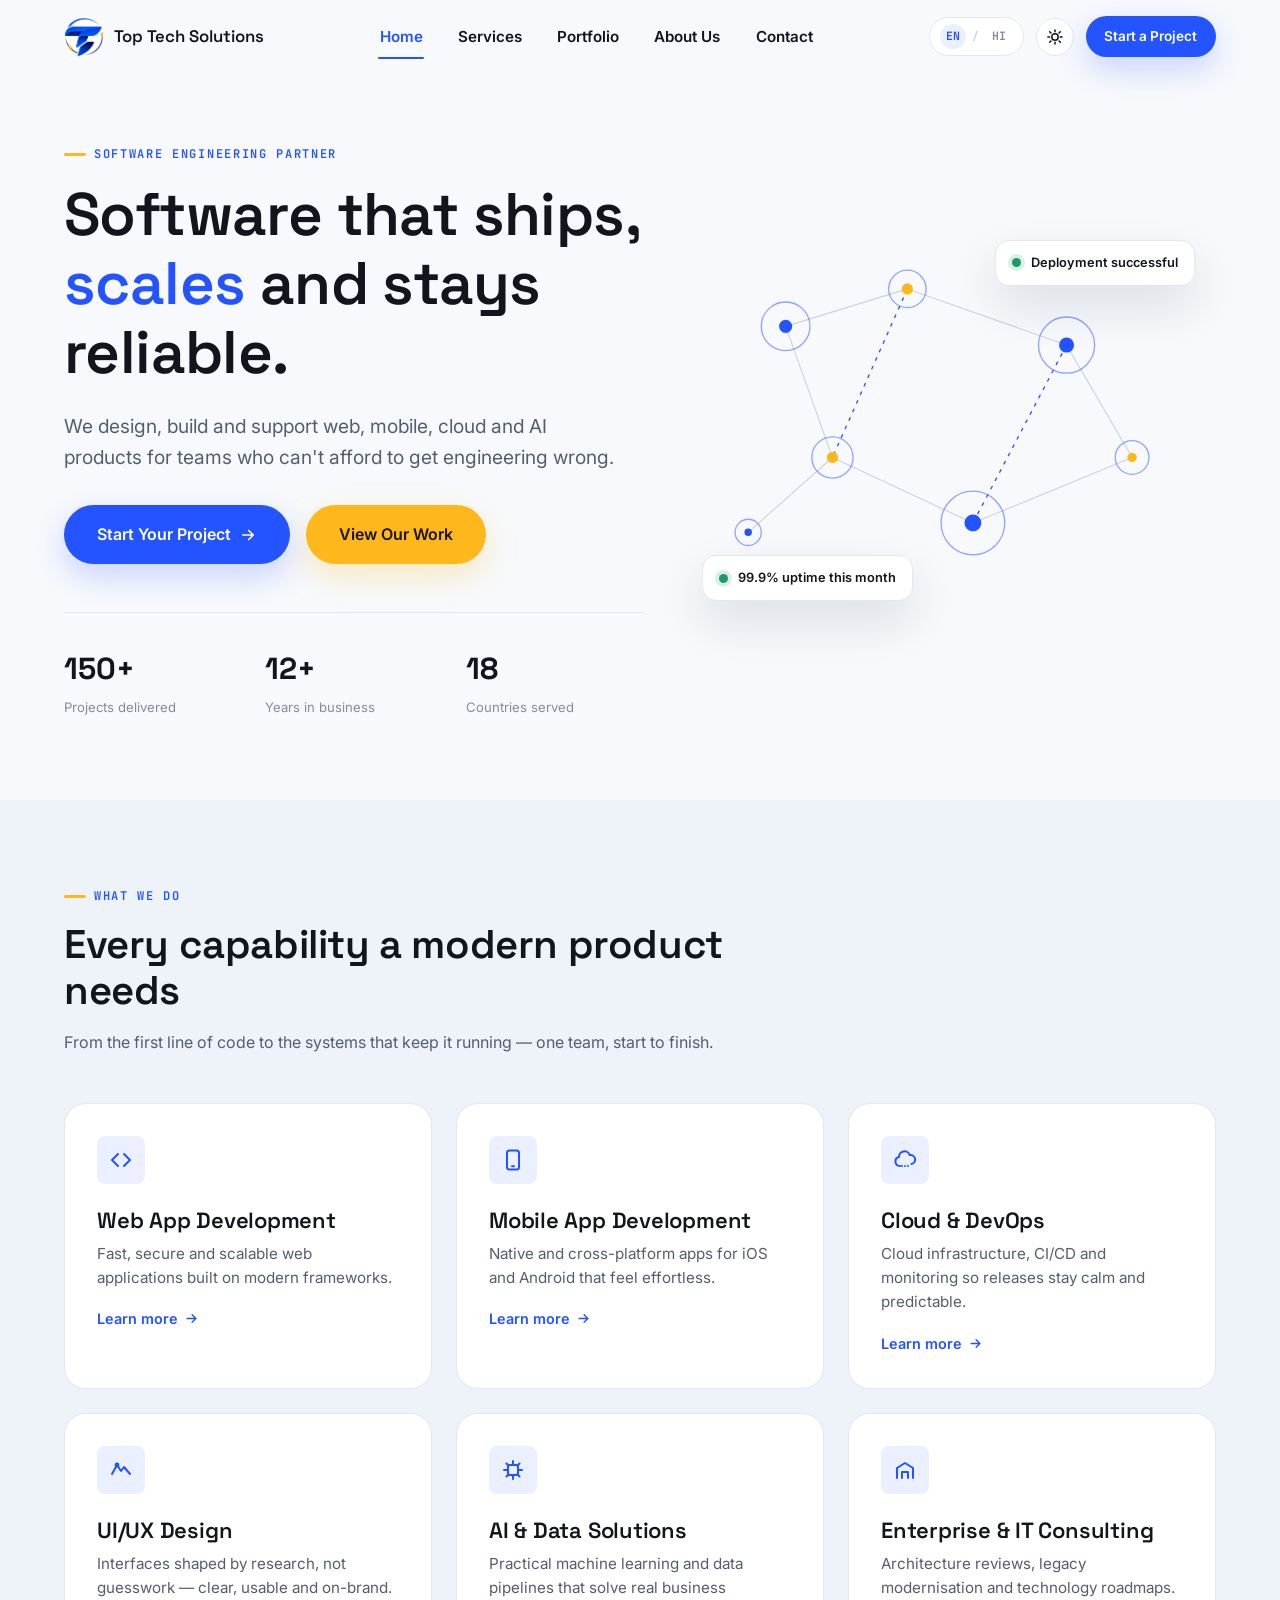
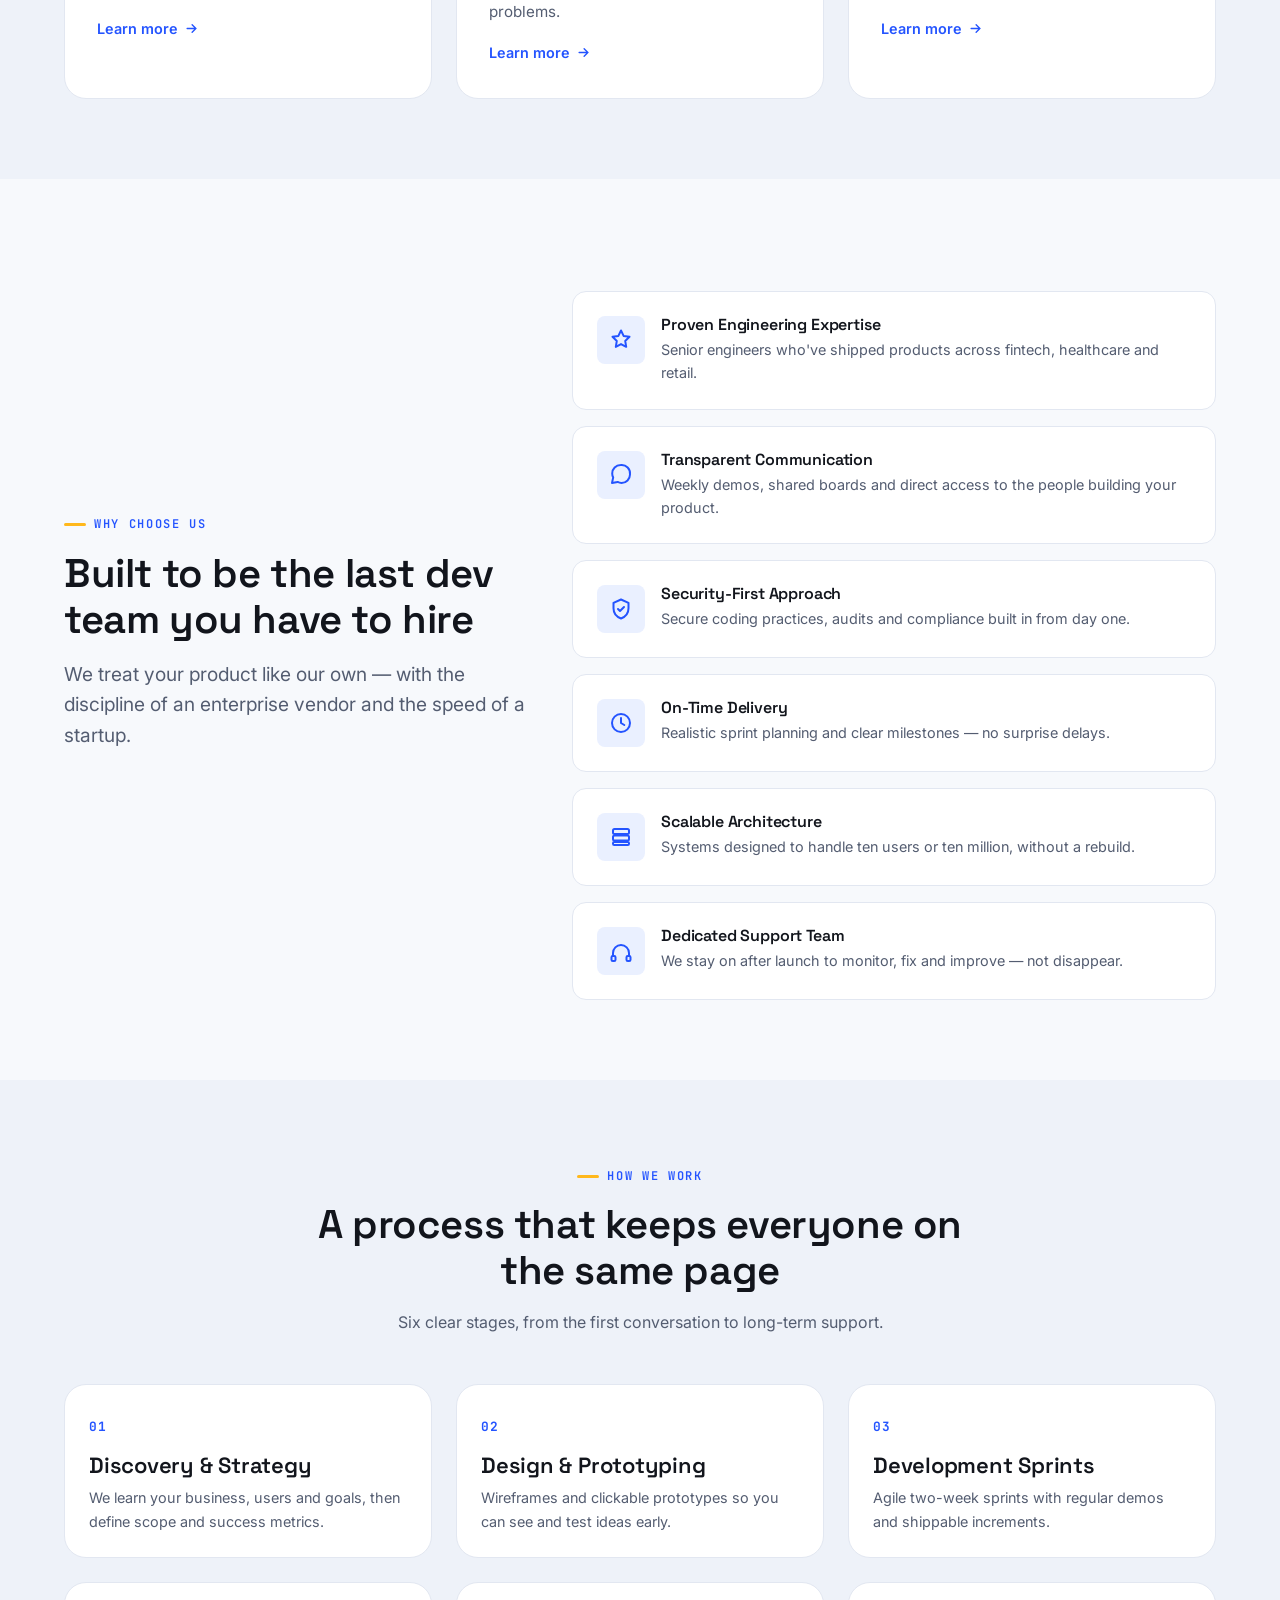
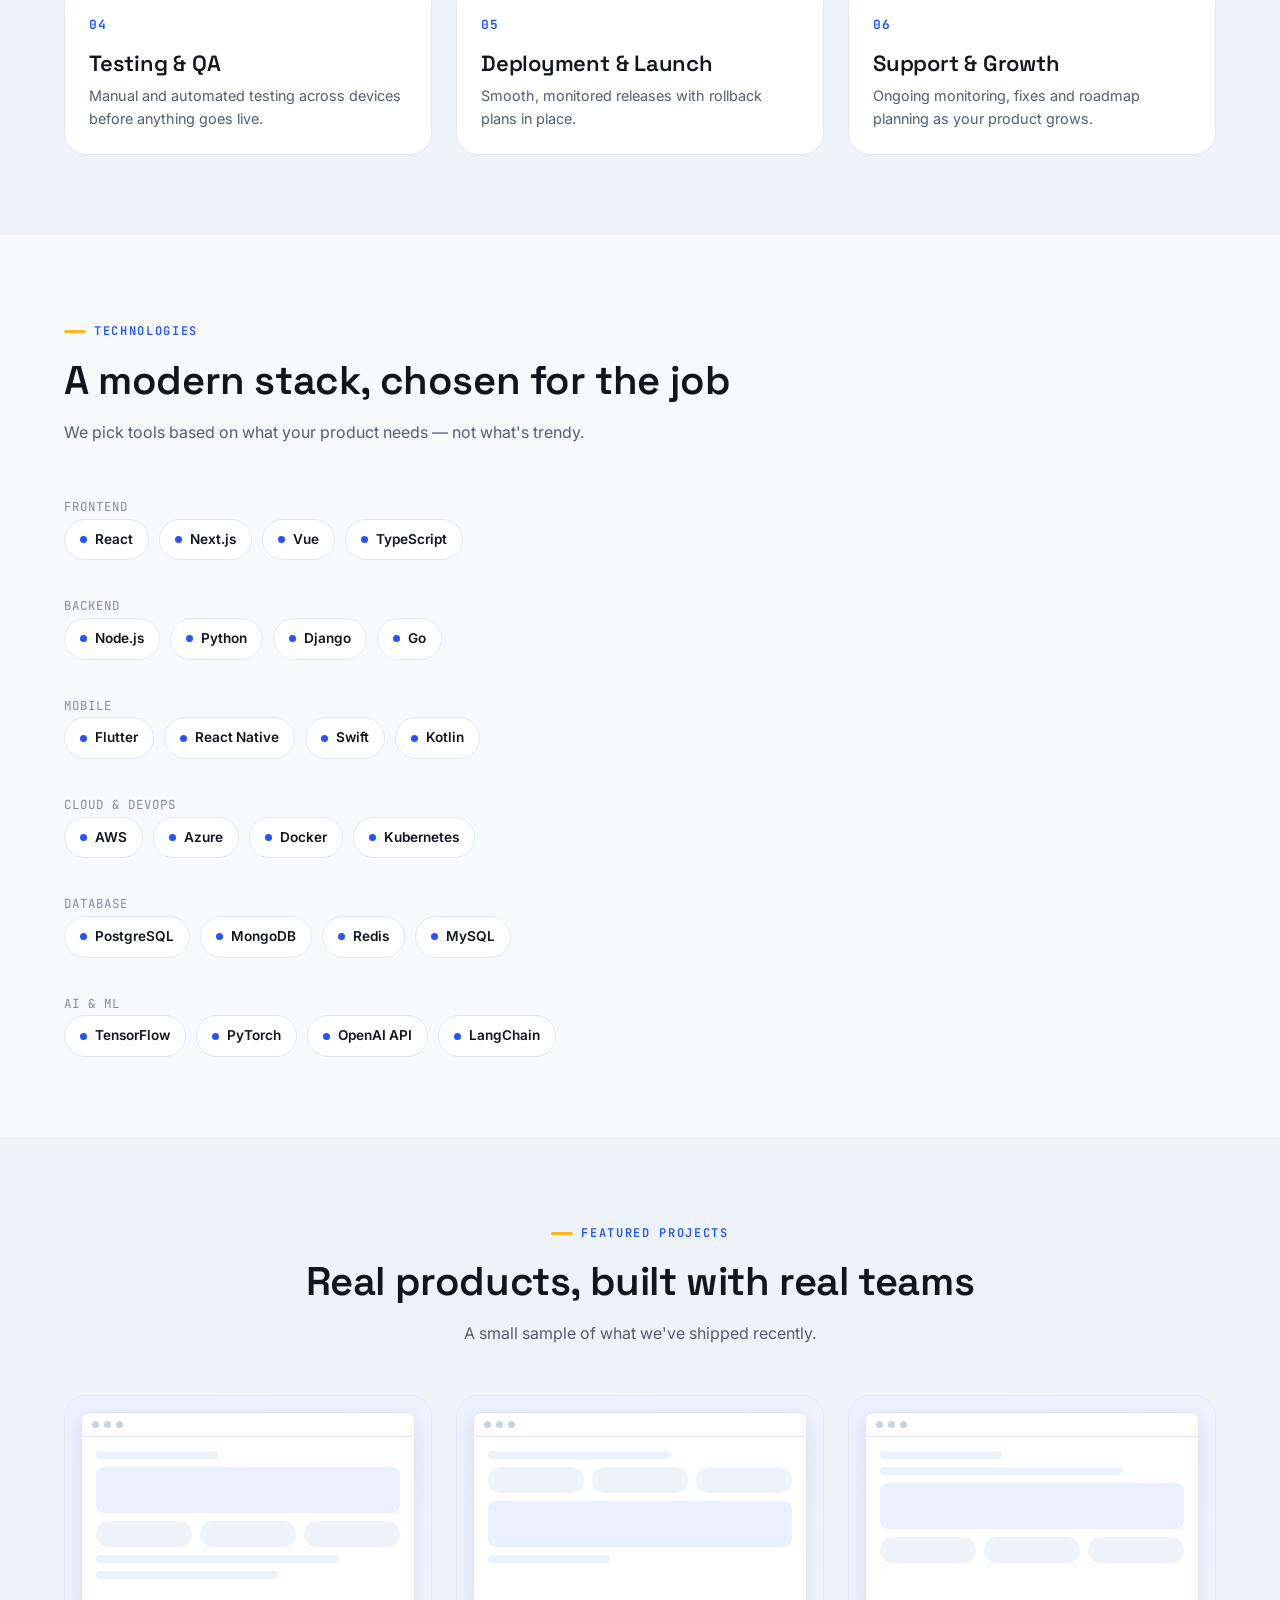
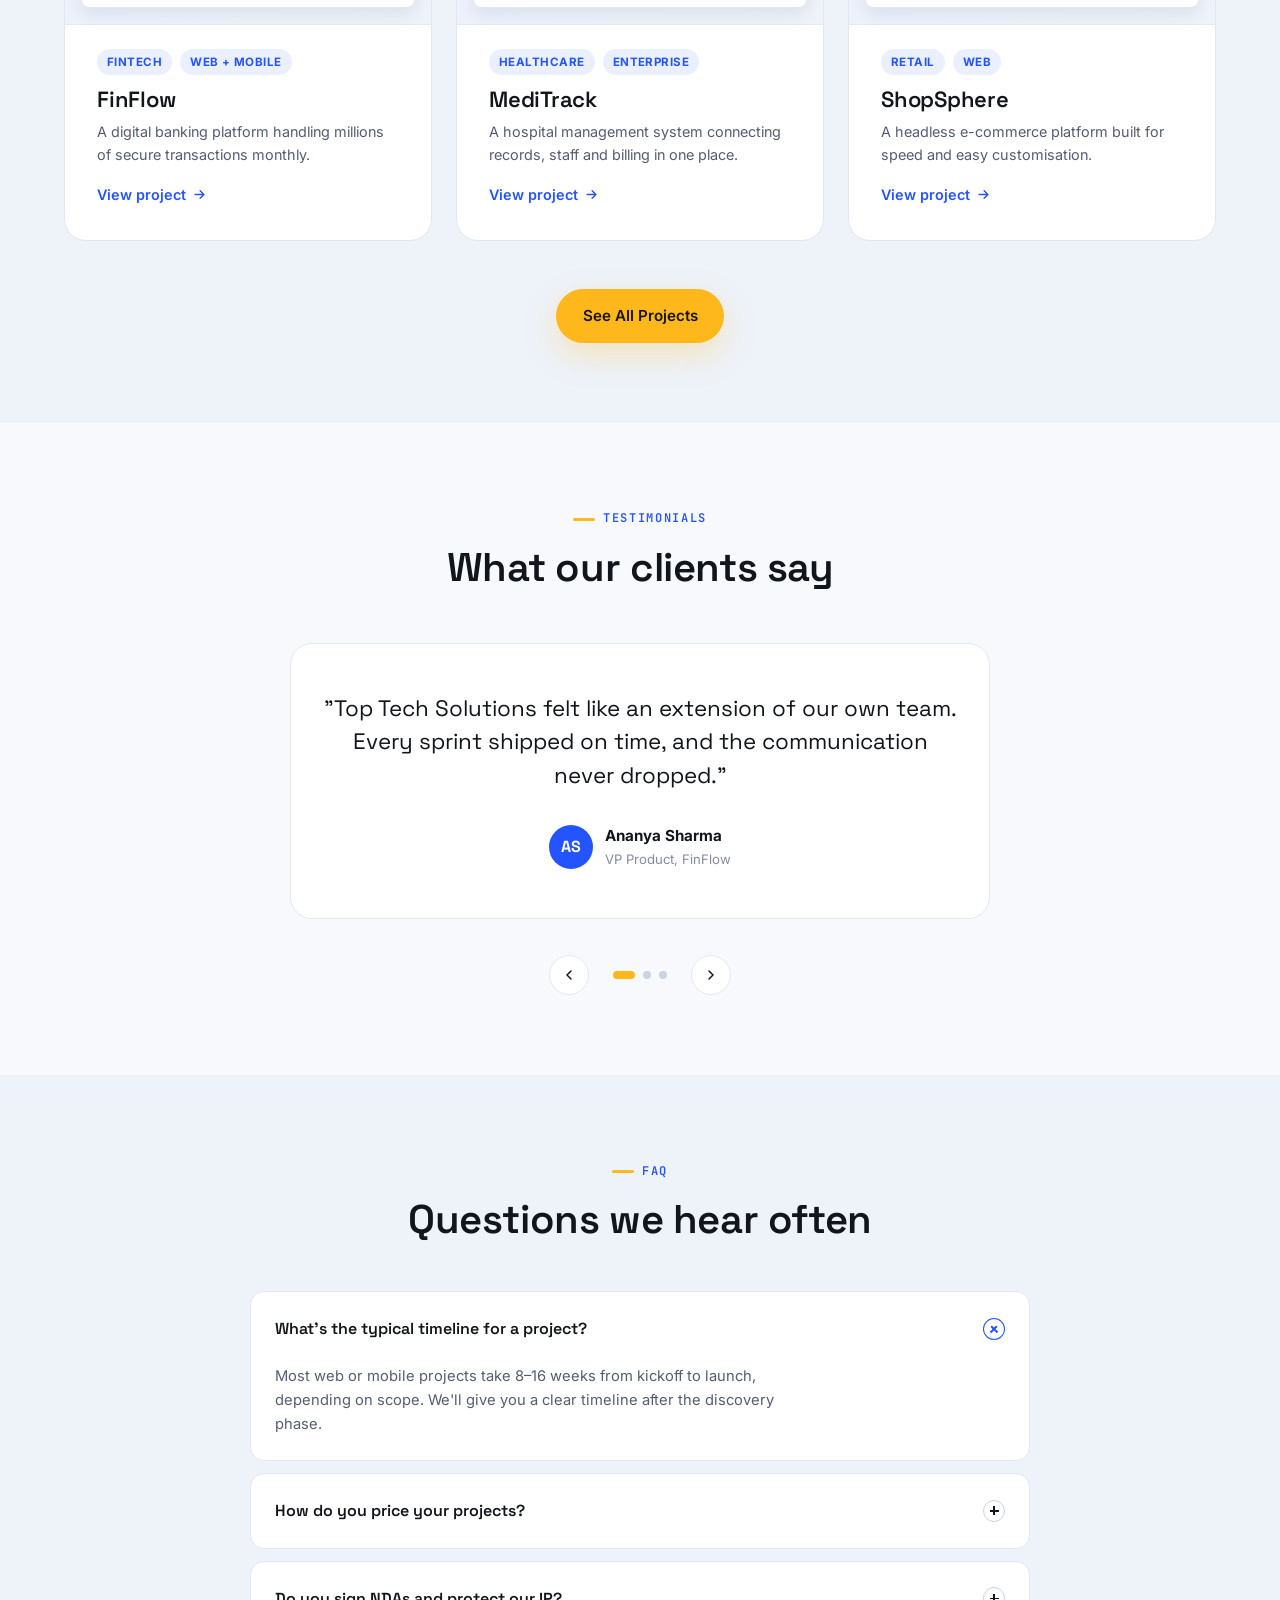
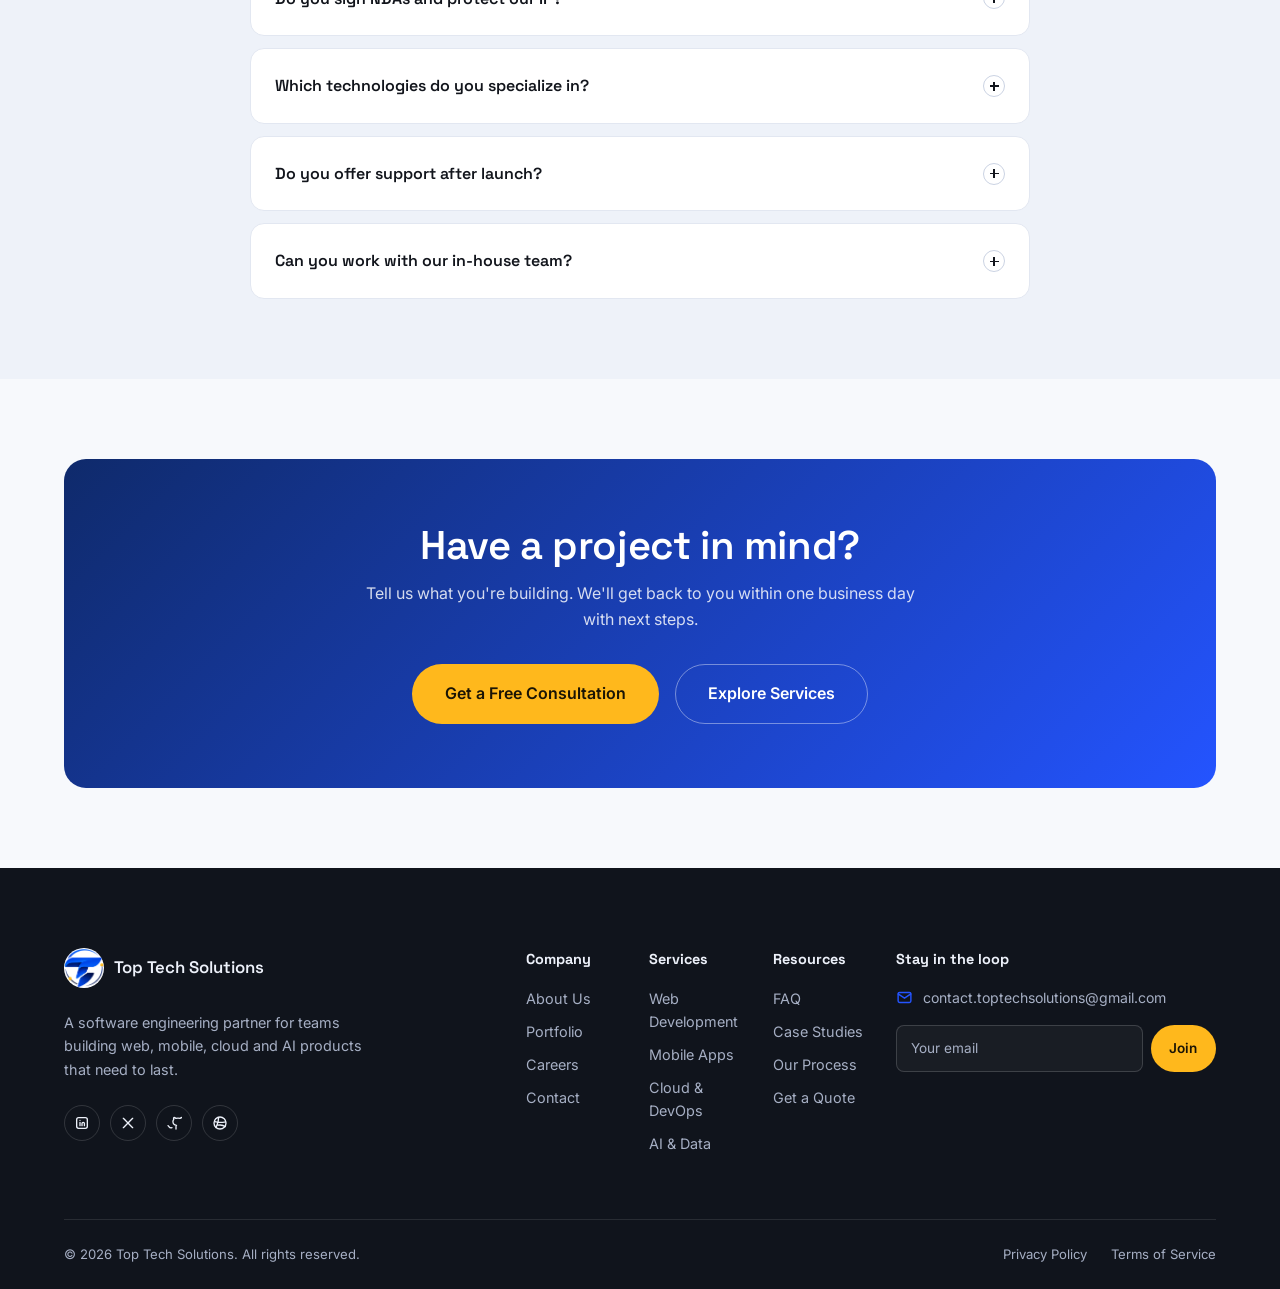
==== index.html @ b7e0d3ff "initial commit" ====
<!DOCTYPE html>
<html lang="en" data-theme="light">
<head>
<meta charset="UTF-8">
<script>(function(){try{if(localStorage.getItem('tts-theme')==='dark'){document.documentElement.setAttribute('data-theme','dark');}}catch(e){}})();</script>
<meta name="viewport" content="width=device-width, initial-scale=1.0">
<title>Top Tech Solutions — Software Engineering Partner</title>
<meta name="description" content="Top Tech Solutions builds web, mobile, cloud and AI products for growing businesses — from first sprint to long-term support.">
<link rel="icon" type="image/png" sizes="32x32" href="assets/img/favicon-32.png">
<link rel="icon" type="image/png" sizes="48x48" href="assets/img/favicon-48.png">
<link rel="apple-touch-icon" href="assets/img/apple-touch-icon.png">
<meta name="theme-color" content="#2454FF">
<link rel="preconnect" href="https://fonts.googleapis.com">
<link rel="preconnect" href="https://fonts.gstatic.com" crossorigin>
<link href="https://fonts.googleapis.com/css2?family=Space+Grotesk:wght@500;600;700&family=Inter:wght@400;500;600;700&family=JetBrains+Mono:wght@600;700&family=Noto+Sans+Devanagari:wght@400;500;600;700&display=swap" rel="stylesheet">
<link rel="stylesheet" href="assets/css/styles.css?v=3">
</head>
<body>
<a href="#main" class="skip-link" data-en="Skip to content" data-hi="सीधे कंटेंट पर जाएं">Skip to content</a>

<!-- ============ HEADER ============ -->
<header class="site-header" id="siteHeader">
  <div class="container header-inner">
    <div class="logo">
      <button type="button" class="logo-mark" id="logoZoom" aria-haspopup="dialog" aria-label="View the full logo" data-en-aria="View the full logo" data-hi-aria="पूरा लोगो देखें">
        <img src="assets/img/logo-emblem.png" alt="" width="40" height="40" decoding="async">
      </button>
      <a href="index.html" class="logo-text" data-en="Top Tech Solutions" data-hi="Top Tech Solutions">Top Tech Solutions</a>
    </div>

    <nav class="main-nav" id="mainNav" aria-label="Main">
      <ul class="nav-list">
        <li><a href="index.html" class="nav-link active" data-en="Home" data-hi="होम">Home</a></li>
        <li><a href="services.html" class="nav-link" data-en="Services" data-hi="सर्विसेज़">Services</a></li>
        <li><a href="portfolio.html" class="nav-link" data-en="Portfolio" data-hi="पोर्टफोलियो">Portfolio</a></li>
        <li><a href="about.html" class="nav-link" data-en="About Us" data-hi="हमारे बारे में">About Us</a></li>
        <li><a href="contact.html" class="nav-link" data-en="Contact" data-hi="संपर्क करें">Contact</a></li>
      </ul>
      <div class="nav-cta-mobile">
        <a href="contact.html" class="btn btn-primary btn-block" data-en="Start a Project" data-hi="प्रोजेक्ट शुरू करें">Start a Project</a>
      </div>
    </nav>

    <div class="header-actions">
      <button class="lang-toggle" id="langToggle" type="button" aria-label="Switch language / भाषा बदलें">
        <span class="lang-option lang-en active" data-lang="en">EN</span>
        <span class="lang-sep">/</span>
        <span class="lang-option lang-hi" data-lang="hi">HI</span>
      </button>
      <button class="theme-toggle" id="themeToggle" type="button" aria-label="Toggle dark mode" aria-pressed="false">
        <svg class="icon-sun" viewBox="0 0 24 24" fill="none" stroke="currentColor" stroke-width="2" stroke-linecap="round"><circle cx="12" cy="12" r="4.2"></circle><path d="M12 2.5v2.4M12 19v2.4M4.9 4.9l1.7 1.7M17.4 17.4l1.7 1.7M2.5 12h2.4M19 12h2.4M4.9 19l1.7-1.7M17.4 6.6l1.7-1.7"></path></svg>
        <svg class="icon-moon" viewBox="0 0 24 24" fill="none" stroke="currentColor" stroke-width="2" stroke-linecap="round" stroke-linejoin="round"><path d="M20 14.5A8.5 8.5 0 1 1 9.5 4a6.8 6.8 0 0 0 10.5 10.5z"></path></svg>
      </button>
      <a href="contact.html" class="btn btn-primary btn-sm header-cta" data-en="Start a Project" data-hi="प्रोजेक्ट शुरू करें">Start a Project</a>
      <button class="menu-toggle" id="menuToggle" type="button" aria-label="Open menu" aria-expanded="false">
        <span></span><span></span><span></span>
      </button>
    </div>
  </div>
</header>

<!-- ============ LOGO LIGHTBOX ============ -->
<div class="logo-modal" id="logoModal" role="dialog" aria-modal="true" aria-labelledby="logoModalTitle" hidden>
  <div class="logo-modal-inner">
    <h2 class="sr-only" id="logoModalTitle" data-en="Top Tech Solutions logo" data-hi="Top Tech Solutions लोगो">Top Tech Solutions logo</h2>
    <button type="button" class="logo-modal-close" id="logoModalClose" aria-label="Close" data-en-aria="Close" data-hi-aria="बंद करें">
      <svg viewBox="0 0 24 24" fill="none" stroke="currentColor" stroke-width="2" stroke-linecap="round"><path d="M6 6l12 12M18 6L6 18"></path></svg>
    </button>
    <img src="assets/img/logo-master-yellow.png" alt="Top Tech Solutions full logo" width="1254" height="1254" decoding="async">
  </div>
</div>

<main id="main">
  <!-- ============ HERO ============ -->
  <section class="hero">
    <div class="container hero-grid">
      <div class="hero-copy">
        <span class="eyebrow" data-en="Software Engineering Partner" data-hi="आपकी सॉफ्टवेयर टीम">Software Engineering Partner</span>
        <h1>
          <span data-en="Software that ships," data-hi="सॉफ्टवेयर जो समय पर बने,">Software that ships,</span>
          <span class="text-accent" data-en="scales" data-hi="बढ़े">scales</span>
          <span data-en="and stays reliable." data-hi="और भरोसेमंद रहे।">and stays reliable.</span>
        </h1>
        <p class="lead" data-en="We design, build and support web, mobile, cloud and AI products for teams who can't afford to get engineering wrong." data-hi="हम वेब, मोबाइल, क्लाउड और AI प्रोडक्ट डिज़ाइन करते हैं, बनाते हैं और उन्हें आगे भी संभालते हैं — उन टीमों के लिए जिन्हें अपने प्रोडक्ट में कोई कमी नहीं चाहिए।">We design, build and support web, mobile, cloud and AI products for teams who can't afford to get engineering wrong.</p>
        <div class="hero-actions">
          <a href="contact.html" class="btn btn-primary btn-lg" data-en="Start Your Project" data-hi="प्रोजेक्ट शुरू करें">
            Start Your Project
            <svg viewBox="0 0 24 24" fill="none" stroke="currentColor" stroke-width="2.2" stroke-linecap="round" stroke-linejoin="round"><path d="M5 12h14M13 6l6 6-6 6"></path></svg>
          </a>
          <a href="portfolio.html" class="btn btn-accent btn-lg" data-en="View Our Work" data-hi="हमारा काम देखें">View Our Work</a>
        </div>
        <div class="hero-stats">
          <div class="hero-stat">
            <span class="num">150+</span>
            <span class="label" data-en="Projects delivered" data-hi="पूरे किए प्रोजेक्ट">Projects delivered</span>
          </div>
          <div class="hero-stat">
            <span class="num">12+</span>
            <span class="label" data-en="Years in business" data-hi="साल का अनुभव">Years in business</span>
          </div>
          <div class="hero-stat">
            <span class="num">18</span>
            <span class="label" data-en="Countries served" data-hi="देशों में सेवा">Countries served</span>
          </div>
        </div>
      </div>

      <div class="hero-visual" aria-hidden="true">
        <svg viewBox="0 0 560 460" xmlns="http://www.w3.org/2000/svg">
          <line class="node-line" x1="100" y1="120" x2="230" y2="80"></line>
          <line class="node-line" x1="230" y1="80" x2="400" y2="140"></line>
          <line class="node-line" x1="100" y1="120" x2="150" y2="260"></line>
          <line class="node-line-accent" x1="230" y1="80" x2="150" y2="260"></line>
          <line class="node-line" x1="150" y1="260" x2="300" y2="330"></line>
          <line class="node-line-accent" x1="400" y1="140" x2="300" y2="330"></line>
          <line class="node-line" x1="400" y1="140" x2="470" y2="260"></line>
          <line class="node-line" x1="300" y1="330" x2="470" y2="260"></line>
          <line class="node-line" x1="150" y1="260" x2="60" y2="340"></line>

          <circle class="node-outline" cx="100" cy="120" r="26"></circle>
          <circle class="node node-pulse" cx="100" cy="120" r="7"></circle>

          <circle class="node-outline" cx="230" cy="80" r="20"></circle>
          <circle class="node node-pulse d2" cx="230" cy="80" r="6"></circle>

          <circle class="node-outline" cx="400" cy="140" r="30"></circle>
          <circle class="node node-pulse d3" cx="400" cy="140" r="8"></circle>

          <circle class="node-outline" cx="150" cy="260" r="22"></circle>
          <circle class="node node-pulse d4" cx="150" cy="260" r="6"></circle>

          <circle class="node-outline" cx="300" cy="330" r="34"></circle>
          <circle class="node node-pulse" cx="300" cy="330" r="9"></circle>

          <circle class="node-outline" cx="470" cy="260" r="18"></circle>
          <circle class="node node-pulse d2" cx="470" cy="260" r="5"></circle>

          <circle class="node-outline" cx="60" cy="340" r="14"></circle>
          <circle class="node node-pulse d3" cx="60" cy="340" r="4"></circle>
        </svg>
        <div class="hero-card-float hero-card-1">
          <span class="dot"></span>
          <span data-en="Deployment successful" data-hi="डिप्लॉय हो गया">Deployment successful</span>
        </div>
        <div class="hero-card-float hero-card-2">
          <span class="dot"></span>
          <span data-en="99.9% uptime this month" data-hi="इस महीने 99.9% अपटाइम">99.9% uptime this month</span>
        </div>
      </div>
    </div>
  </section>

  <!-- ============ SERVICES OVERVIEW ============ -->
  <section class="section section-alt" id="services">
    <div class="container">
      <div class="section-head reveal">
        <span class="eyebrow" data-en="What We Do" data-hi="हम क्या करते हैं">What We Do</span>
        <h2 data-en="Every capability a modern product needs" data-hi="एक अच्छे प्रोडक्ट के लिए जो भी चाहिए, वो सब यहां है">Every capability a modern product needs</h2>
        <p data-en="From the first line of code to the systems that keep it running — one team, start to finish." data-hi="पहली लाइन कोड से लेकर उसे लगातार चलाए रखने तक — एक ही टीम, शुरू से आखिर तक।">From the first line of code to the systems that keep it running — one team, start to finish.</p>
      </div>

      <div class="grid grid-3">
        <div class="card service-card reveal">
          <div class="icon-tile">
            <svg viewBox="0 0 24 24" fill="none" stroke="currentColor" stroke-width="2" stroke-linecap="round" stroke-linejoin="round"><path d="M9 18l-6-6 6-6M15 6l6 6-6 6"></path></svg>
          </div>
          <h3 data-en="Web App Development" data-hi="वेब ऐप डेवलपमेंट">Web App Development</h3>
          <p data-en="Fast, secure and scalable web applications built on modern frameworks." data-hi="तेज़, सुरक्षित और बड़े पैमाने पर काम करने लायक वेब ऐप, मॉडर्न फ्रेमवर्क पर बने।">Fast, secure and scalable web applications built on modern frameworks.</p>
          <a href="services.html#web" class="card-link" data-en="Learn more" data-hi="और जानें">Learn more
            <svg viewBox="0 0 24 24" fill="none" stroke="currentColor" stroke-width="2.2" stroke-linecap="round"><path d="M5 12h14M13 6l6 6-6 6"></path></svg>
          </a>
        </div>

        <div class="card service-card reveal">
          <div class="icon-tile">
            <svg viewBox="0 0 24 24" fill="none" stroke="currentColor" stroke-width="2" stroke-linecap="round" stroke-linejoin="round"><rect x="6" y="2.5" width="12" height="19" rx="2.5"></rect><path d="M11 18.2h2"></path></svg>
          </div>
          <h3 data-en="Mobile App Development" data-hi="मोबाइल ऐप डेवलपमेंट">Mobile App Development</h3>
          <p data-en="Native and cross-platform apps for iOS and Android that feel effortless." data-hi="iOS और Android के लिए नेटिव और क्रॉस-प्लेटफॉर्म ऐप, इस्तेमाल में आसान।">Native and cross-platform apps for iOS and Android that feel effortless.</p>
          <a href="services.html#mobile" class="card-link" data-en="Learn more" data-hi="और जानें">Learn more
            <svg viewBox="0 0 24 24" fill="none" stroke="currentColor" stroke-width="2.2" stroke-linecap="round"><path d="M5 12h14M13 6l6 6-6 6"></path></svg>
          </a>
        </div>

        <div class="card service-card reveal">
          <div class="icon-tile">
            <svg viewBox="0 0 24 24" fill="none" stroke="currentColor" stroke-width="2" stroke-linecap="round" stroke-linejoin="round"><path d="M7 18a4.5 4.5 0 0 1-1-8.9 5.5 5.5 0 0 1 10.7-2 4.5 4.5 0 0 1 1.8 8.9"></path><path d="M9 18v0M15 18v0M12 18v0"></path></svg>
          </div>
          <h3 data-en="Cloud &amp; DevOps" data-hi="क्लाउड और डेवऑप्स">Cloud &amp; DevOps</h3>
          <p data-en="Cloud infrastructure, CI/CD and monitoring so releases stay calm and predictable." data-hi="क्लाउड इंफ्रास्ट्रक्चर, CI/CD और मॉनिटरिंग, ताकि हर रिलीज़ आराम से हो।">Cloud infrastructure, CI/CD and monitoring so releases stay calm and predictable.</p>
          <a href="services.html#cloud" class="card-link" data-en="Learn more" data-hi="और जानें">Learn more
            <svg viewBox="0 0 24 24" fill="none" stroke="currentColor" stroke-width="2.2" stroke-linecap="round"><path d="M5 12h14M13 6l6 6-6 6"></path></svg>
          </a>
        </div>

        <div class="card service-card reveal">
          <div class="icon-tile">
            <svg viewBox="0 0 24 24" fill="none" stroke="currentColor" stroke-width="2" stroke-linecap="round" stroke-linejoin="round"><path d="M3 16l5-9 4 6 3-4 6 7"></path><circle cx="8" cy="7" r="1.4"></circle></svg>
          </div>
          <h3 data-en="UI/UX Design" data-hi="UI/UX डिज़ाइन">UI/UX Design</h3>
          <p data-en="Interfaces shaped by research, not guesswork — clear, usable and on-brand." data-hi="रिसर्च के आधार पर बना डिज़ाइन — साफ, आसान और आपके ब्रांड जैसा।">Interfaces shaped by research, not guesswork — clear, usable and on-brand.</p>
          <a href="services.html#design" class="card-link" data-en="Learn more" data-hi="और जानें">Learn more
            <svg viewBox="0 0 24 24" fill="none" stroke="currentColor" stroke-width="2.2" stroke-linecap="round"><path d="M5 12h14M13 6l6 6-6 6"></path></svg>
          </a>
        </div>

        <div class="card service-card reveal">
          <div class="icon-tile">
            <svg viewBox="0 0 24 24" fill="none" stroke="currentColor" stroke-width="2" stroke-linecap="round" stroke-linejoin="round"><rect x="7" y="7" width="10" height="10" rx="2"></rect><path d="M12 3v3M12 18v3M3 12h3M18 12h3M5.5 5.5l2 2M16.5 16.5l2 2M5.5 18.5l2-2M16.5 7.5l2-2"></path></svg>
          </div>
          <h3 data-en="AI &amp; Data Solutions" data-hi="AI और डेटा सॉल्यूशंस">AI &amp; Data Solutions</h3>
          <p data-en="Practical machine learning and data pipelines that solve real business problems." data-hi="असली बिज़नेस समस्याओं के लिए काम की मशीन लर्निंग और डेटा पाइपलाइन।">Practical machine learning and data pipelines that solve real business problems.</p>
          <a href="services.html#ai" class="card-link" data-en="Learn more" data-hi="और जानें">Learn more
            <svg viewBox="0 0 24 24" fill="none" stroke="currentColor" stroke-width="2.2" stroke-linecap="round"><path d="M5 12h14M13 6l6 6-6 6"></path></svg>
          </a>
        </div>

        <div class="card service-card reveal">
          <div class="icon-tile">
            <svg viewBox="0 0 24 24" fill="none" stroke="currentColor" stroke-width="2" stroke-linecap="round" stroke-linejoin="round"><path d="M4 20V10l8-5 8 5v10"></path><path d="M9 20v-6h6v6"></path></svg>
          </div>
          <h3 data-en="Enterprise &amp; IT Consulting" data-hi="एंटरप्राइज़ और IT कंसल्टिंग">Enterprise &amp; IT Consulting</h3>
          <p data-en="Architecture reviews, legacy modernisation and technology roadmaps." data-hi="आर्किटेक्चर रिव्यू, पुराने सिस्टम को अपडेट करना और टेक्नोलॉजी रोडमैप।">Architecture reviews, legacy modernisation and technology roadmaps.</p>
          <a href="services.html#consulting" class="card-link" data-en="Learn more" data-hi="और जानें">Learn more
            <svg viewBox="0 0 24 24" fill="none" stroke="currentColor" stroke-width="2.2" stroke-linecap="round"><path d="M5 12h14M13 6l6 6-6 6"></path></svg>
          </a>
        </div>
      </div>
    </div>
  </section>

  <!-- ============ WHY CHOOSE US ============ -->
  <section class="section" id="why-us">
    <div class="container why-grid">
      <div class="reveal">
        <span class="eyebrow" data-en="Why Choose Us" data-hi="हमें क्यों चुनें">Why Choose Us</span>
        <h2 data-en="Built to be the last dev team you have to hire" data-hi="ऐसी टीम जिसे बार-बार बदलना न पड़े">Built to be the last dev team you have to hire</h2>
        <p class="lead" style="margin-top:16px" data-en="We treat your product like our own — with the discipline of an enterprise vendor and the speed of a startup." data-hi="हम आपके प्रोडक्ट को अपना समझकर काम करते हैं — एक बड़ी कंपनी जितनी सावधानी और स्टार्टअप जितनी रफ्तार के साथ।">We treat your product like our own — with the discipline of an enterprise vendor and the speed of a startup.</p>
      </div>

      <div class="why-list">
        <div class="why-item reveal">
          <div class="icon-tile"><svg viewBox="0 0 24 24" fill="none" stroke="currentColor" stroke-width="2" stroke-linecap="round" stroke-linejoin="round"><path d="M12 2.5l2.6 5.4 5.9.85-4.3 4.2 1 5.9-5.2-2.8-5.2 2.8 1-5.9-4.3-4.2 5.9-.85z"></path></svg></div>
          <div>
            <h3 data-en="Proven Engineering Expertise" data-hi="अनुभवी इंजीनियरिंग टीम">Proven Engineering Expertise</h3>
            <p data-en="Senior engineers who've shipped products across fintech, healthcare and retail." data-hi="सीनियर इंजीनियर, जिन्होंने फिनटेक, हेल्थकेयर और रिटेल में प्रोडक्ट बनाए हैं।">Senior engineers who've shipped products across fintech, healthcare and retail.</p>
          </div>
        </div>
        <div class="why-item reveal">
          <div class="icon-tile"><svg viewBox="0 0 24 24" fill="none" stroke="currentColor" stroke-width="2" stroke-linecap="round" stroke-linejoin="round"><path d="M21 11.5a8.4 8.4 0 0 1-8.4 8.4 8.3 8.3 0 0 1-4-1L3 20l1.2-5.6a8.3 8.3 0 0 1-1-4A8.4 8.4 0 0 1 11.6 2a8.4 8.4 0 0 1 9.4 9.5z"></path></svg></div>
          <div>
            <h3 data-en="Transparent Communication" data-hi="साफ़ और खुला संवाद">Transparent Communication</h3>
            <p data-en="Weekly demos, shared boards and direct access to the people building your product." data-hi="हर हफ्ते डेमो, शेयर किए हुए बोर्ड, और आपकी टीम से सीधी बातचीत।">Weekly demos, shared boards and direct access to the people building your product.</p>
          </div>
        </div>
        <div class="why-item reveal">
          <div class="icon-tile"><svg viewBox="0 0 24 24" fill="none" stroke="currentColor" stroke-width="2" stroke-linecap="round" stroke-linejoin="round"><path d="M12 2.5l7.5 3.4v5.4c0 5-3.2 8.6-7.5 10.2-4.3-1.6-7.5-5.2-7.5-10.2V5.9z"></path><path d="M9 12l2 2 4-4"></path></svg></div>
          <div>
            <h3 data-en="Security-First Approach" data-hi="पहले सुरक्षा, फिर बाकी सब">Security-First Approach</h3>
            <p data-en="Secure coding practices, audits and compliance built in from day one." data-hi="शुरुआत से ही सुरक्षित कोडिंग, ऑडिट और ज़रूरी कम्प्लायंस।">Secure coding practices, audits and compliance built in from day one.</p>
          </div>
        </div>
        <div class="why-item reveal">
          <div class="icon-tile"><svg viewBox="0 0 24 24" fill="none" stroke="currentColor" stroke-width="2" stroke-linecap="round" stroke-linejoin="round"><circle cx="12" cy="12" r="9"></circle><path d="M12 7v5l3.3 2"></path></svg></div>
          <div>
            <h3 data-en="On-Time Delivery" data-hi="समय पर डिलीवरी">On-Time Delivery</h3>
            <p data-en="Realistic sprint planning and clear milestones — no surprise delays." data-hi="साफ स्प्रिंट प्लानिंग और तय मील के पत्थर — कोई अचानक देरी नहीं।">Realistic sprint planning and clear milestones — no surprise delays.</p>
          </div>
        </div>
        <div class="why-item reveal">
          <div class="icon-tile"><svg viewBox="0 0 24 24" fill="none" stroke="currentColor" stroke-width="2" stroke-linecap="round" stroke-linejoin="round"><rect x="4" y="4" width="16" height="5" rx="1.5"></rect><rect x="4" y="10.5" width="16" height="5" rx="1.5"></rect><rect x="4" y="17" width="16" height="3" rx="1.2"></rect></svg></div>
          <div>
            <h3 data-en="Scalable Architecture" data-hi="बढ़ने लायक आर्किटेक्चर">Scalable Architecture</h3>
            <p data-en="Systems designed to handle ten users or ten million, without a rebuild." data-hi="चाहे 10 यूज़र हों या 1 करोड़, सिस्टम बिना दोबारा बनाए संभल जाए।">Systems designed to handle ten users or ten million, without a rebuild.</p>
          </div>
        </div>
        <div class="why-item reveal">
          <div class="icon-tile"><svg viewBox="0 0 24 24" fill="none" stroke="currentColor" stroke-width="2" stroke-linecap="round" stroke-linejoin="round"><path d="M4 17v-3a8 8 0 0 1 16 0v3"></path><rect x="2.5" y="17" width="4" height="5" rx="1.3"></rect><rect x="17.5" y="17" width="4" height="5" rx="1.3"></rect></svg></div>
          <div>
            <h3 data-en="Dedicated Support Team" data-hi="हमेशा साथ रहने वाली सपोर्ट टीम">Dedicated Support Team</h3>
            <p data-en="We stay on after launch to monitor, fix and improve — not disappear." data-hi="लॉन्च के बाद भी हम साथ रहते हैं — मॉनिटर करते हैं, सुधारते हैं, गायब नहीं होते।">We stay on after launch to monitor, fix and improve — not disappear.</p>
          </div>
        </div>
      </div>
    </div>
  </section>

  <!-- ============ DEVELOPMENT PROCESS ============ -->
  <section class="section section-alt" id="process">
    <div class="container">
      <div class="section-head center reveal">
        <span class="eyebrow" data-en="How We Work" data-hi="हम कैसे काम करते हैं">How We Work</span>
        <h2 data-en="A process that keeps everyone on the same page" data-hi="एक ऐसा तरीका जिसमें सब कुछ साफ रहे">A process that keeps everyone on the same page</h2>
        <p data-en="Six clear stages, from the first conversation to long-term support." data-hi="पहली बातचीत से लेकर लंबे समय के सपोर्ट तक — छह साफ चरण।">Six clear stages, from the first conversation to long-term support.</p>
      </div>

      <div class="process-list">
        <div class="process-step reveal">
          <span class="process-num">01</span>
          <h3 data-en="Discovery &amp; Strategy" data-hi="डिस्कवरी और रणनीति">Discovery &amp; Strategy</h3>
          <p data-en="We learn your business, users and goals, then define scope and success metrics." data-hi="हम आपके बिज़नेस, यूज़र्स और लक्ष्य को समझते हैं, फिर स्कोप और सफलता के पैमाने तय करते हैं।">We learn your business, users and goals, then define scope and success metrics.</p>
        </div>
        <div class="process-step reveal">
          <span class="process-num">02</span>
          <h3 data-en="Design &amp; Prototyping" data-hi="डिज़ाइन और प्रोटोटाइप">Design &amp; Prototyping</h3>
          <p data-en="Wireframes and clickable prototypes so you can see and test ideas early." data-hi="वायरफ्रेम और चलने-फिरने वाले प्रोटोटाइप, ताकि आप शुरुआत में ही देख और परख सकें।">Wireframes and clickable prototypes so you can see and test ideas early.</p>
        </div>
        <div class="process-step reveal">
          <span class="process-num">03</span>
          <h3 data-en="Development Sprints" data-hi="डेवलपमेंट स्प्रिंट्स">Development Sprints</h3>
          <p data-en="Agile two-week sprints with regular demos and shippable increments." data-hi="दो हफ्ते के एजाइल स्प्रिंट, हर बार डेमो और काम का नया हिस्सा तैयार।">Agile two-week sprints with regular demos and shippable increments.</p>
        </div>
        <div class="process-step reveal">
          <span class="process-num">04</span>
          <h3 data-en="Testing &amp; QA" data-hi="टेस्टिंग और QA">Testing &amp; QA</h3>
          <p data-en="Manual and automated testing across devices before anything goes live." data-hi="लाइव होने से पहले हर डिवाइस पर मैन्युअल और ऑटोमेटेड टेस्टिंग।">Manual and automated testing across devices before anything goes live.</p>
        </div>
        <div class="process-step reveal">
          <span class="process-num">05</span>
          <h3 data-en="Deployment &amp; Launch" data-hi="डिप्लॉयमेंट और लॉन्च">Deployment &amp; Launch</h3>
          <p data-en="Smooth, monitored releases with rollback plans in place." data-hi="बिना रुकावट के रिलीज़, और गड़बड़ी होने पर वापस लौटने का पूरा प्लान।">Smooth, monitored releases with rollback plans in place.</p>
        </div>
        <div class="process-step reveal">
          <span class="process-num">06</span>
          <h3 data-en="Support &amp; Growth" data-hi="सपोर्ट और आगे की ग्रोथ">Support &amp; Growth</h3>
          <p data-en="Ongoing monitoring, fixes and roadmap planning as your product grows." data-hi="प्रोडक्ट बढ़ने के साथ लगातार मॉनिटरिंग, फिक्स और आगे की प्लानिंग।">Ongoing monitoring, fixes and roadmap planning as your product grows.</p>
        </div>
      </div>
    </div>
  </section>

  <!-- ============ TECHNOLOGIES ============ -->
  <section class="section" id="technologies">
    <div class="container">
      <div class="section-head reveal">
        <span class="eyebrow" data-en="Technologies" data-hi="टेक्नोलॉजी">Technologies</span>
        <h2 data-en="A modern stack, chosen for the job" data-hi="काम के हिसाब से चुना गया मॉडर्न स्टैक">A modern stack, chosen for the job</h2>
        <p data-en="We pick tools based on what your product needs — not what's trendy." data-hi="हम टूल्स आपके प्रोडक्ट की ज़रूरत देखकर चुनते हैं, ट्रेंड देखकर नहीं।">We pick tools based on what your product needs — not what's trendy.</p>
      </div>

      <div class="tech-groups reveal">
        <div>
          <span class="tech-group-title" data-en="Frontend" data-hi="फ्रंटएंड">Frontend</span>
          <div class="tech-badges">
            <span class="tech-badge"><span class="dot"></span>React</span>
            <span class="tech-badge"><span class="dot"></span>Next.js</span>
            <span class="tech-badge"><span class="dot"></span>Vue</span>
            <span class="tech-badge"><span class="dot"></span>TypeScript</span>
          </div>
        </div>
        <div>
          <span class="tech-group-title" data-en="Backend" data-hi="बैकएंड">Backend</span>
          <div class="tech-badges">
            <span class="tech-badge"><span class="dot"></span>Node.js</span>
            <span class="tech-badge"><span class="dot"></span>Python</span>
            <span class="tech-badge"><span class="dot"></span>Django</span>
            <span class="tech-badge"><span class="dot"></span>Go</span>
          </div>
        </div>
        <div>
          <span class="tech-group-title" data-en="Mobile" data-hi="मोबाइल">Mobile</span>
          <div class="tech-badges">
            <span class="tech-badge"><span class="dot"></span>Flutter</span>
            <span class="tech-badge"><span class="dot"></span>React Native</span>
            <span class="tech-badge"><span class="dot"></span>Swift</span>
            <span class="tech-badge"><span class="dot"></span>Kotlin</span>
          </div>
        </div>
        <div>
          <span class="tech-group-title" data-en="Cloud &amp; DevOps" data-hi="क्लाउड और डेवऑप्स">Cloud &amp; DevOps</span>
          <div class="tech-badges">
            <span class="tech-badge"><span class="dot"></span>AWS</span>
            <span class="tech-badge"><span class="dot"></span>Azure</span>
            <span class="tech-badge"><span class="dot"></span>Docker</span>
            <span class="tech-badge"><span class="dot"></span>Kubernetes</span>
          </div>
        </div>
        <div>
          <span class="tech-group-title" data-en="Database" data-hi="डेटाबेस">Database</span>
          <div class="tech-badges">
            <span class="tech-badge"><span class="dot"></span>PostgreSQL</span>
            <span class="tech-badge"><span class="dot"></span>MongoDB</span>
            <span class="tech-badge"><span class="dot"></span>Redis</span>
            <span class="tech-badge"><span class="dot"></span>MySQL</span>
          </div>
        </div>
        <div>
          <span class="tech-group-title" data-en="AI &amp; ML" data-hi="AI और ML">AI &amp; ML</span>
          <div class="tech-badges">
            <span class="tech-badge"><span class="dot"></span>TensorFlow</span>
            <span class="tech-badge"><span class="dot"></span>PyTorch</span>
            <span class="tech-badge"><span class="dot"></span>OpenAI API</span>
            <span class="tech-badge"><span class="dot"></span>LangChain</span>
          </div>
        </div>
      </div>
    </div>
  </section>

  <!-- ============ FEATURED PROJECTS ============ -->
  <section class="section section-alt" id="featured-projects">
    <div class="container">
      <div class="section-head center reveal">
        <span class="eyebrow" data-en="Featured Projects" data-hi="खास प्रोजेक्ट्स">Featured Projects</span>
        <h2 data-en="Real products, built with real teams" data-hi="असली प्रोडक्ट, असली टीमों के साथ">Real products, built with real teams</h2>
        <p data-en="A small sample of what we've shipped recently." data-hi="हाल ही में हमने जो कुछ बनाया, उसकी एक झलक।">A small sample of what we've shipped recently.</p>
      </div>

      <div class="grid grid-3">
        <div class="card project-card reveal">
          <div class="project-mock">
            <div class="mock-window">
              <div class="mock-bar"><span></span><span></span><span></span></div>
              <div class="mock-body">
                <div class="mock-line w40"></div>
                <div class="mock-block"></div>
                <div class="mock-grid"><div class="mock-chip"></div><div class="mock-chip"></div><div class="mock-chip"></div></div>
                <div class="mock-line w80"></div>
                <div class="mock-line w60"></div>
              </div>
            </div>
          </div>
          <div class="project-body">
            <div class="project-tags">
              <span class="tag-pill" data-en="Fintech" data-hi="फिनटेक">Fintech</span>
              <span class="tag-pill" data-en="Web + Mobile" data-hi="वेब + मोबाइल">Web + Mobile</span>
            </div>
            <h3>FinFlow</h3>
            <p data-en="A digital banking platform handling millions of secure transactions monthly." data-hi="एक डिजिटल बैंकिंग प्लेटफॉर्म, जो हर महीने लाखों सुरक्षित लेन-देन संभालता है।">A digital banking platform handling millions of secure transactions monthly.</p>
            <a href="portfolio.html#finflow" class="card-link" data-en="View project" data-hi="प्रोजेक्ट देखें">View project
              <svg viewBox="0 0 24 24" fill="none" stroke="currentColor" stroke-width="2.2" stroke-linecap="round"><path d="M5 12h14M13 6l6 6-6 6"></path></svg>
            </a>
          </div>
        </div>

        <div class="card project-card reveal">
          <div class="project-mock">
            <div class="mock-window">
              <div class="mock-bar"><span></span><span></span><span></span></div>
              <div class="mock-body">
                <div class="mock-line w60"></div>
                <div class="mock-grid"><div class="mock-chip"></div><div class="mock-chip"></div><div class="mock-chip"></div></div>
                <div class="mock-block"></div>
                <div class="mock-line w40"></div>
              </div>
            </div>
          </div>
          <div class="project-body">
            <div class="project-tags">
              <span class="tag-pill" data-en="Healthcare" data-hi="हेल्थकेयर">Healthcare</span>
              <span class="tag-pill" data-en="Enterprise" data-hi="एंटरप्राइज़">Enterprise</span>
            </div>
            <h3>MediTrack</h3>
            <p data-en="A hospital management system connecting records, staff and billing in one place." data-hi="एक हॉस्पिटल मैनेजमेंट सिस्टम, जो रिकॉर्ड्स, स्टाफ और बिलिंग को एक जगह जोड़ता है।">A hospital management system connecting records, staff and billing in one place.</p>
            <a href="portfolio.html#meditrack" class="card-link" data-en="View project" data-hi="प्रोजेक्ट देखें">View project
              <svg viewBox="0 0 24 24" fill="none" stroke="currentColor" stroke-width="2.2" stroke-linecap="round"><path d="M5 12h14M13 6l6 6-6 6"></path></svg>
            </a>
          </div>
        </div>

        <div class="card project-card reveal">
          <div class="project-mock">
            <div class="mock-window">
              <div class="mock-bar"><span></span><span></span><span></span></div>
              <div class="mock-body">
                <div class="mock-line w40"></div>
                <div class="mock-line w80"></div>
                <div class="mock-block"></div>
                <div class="mock-grid"><div class="mock-chip"></div><div class="mock-chip"></div><div class="mock-chip"></div></div>
              </div>
            </div>
          </div>
          <div class="project-body">
            <div class="project-tags">
              <span class="tag-pill" data-en="Retail" data-hi="रिटेल">Retail</span>
              <span class="tag-pill" data-en="Web" data-hi="वेब">Web</span>
            </div>
            <h3>ShopSphere</h3>
            <p data-en="A headless e-commerce platform built for speed and easy customisation." data-hi="एक हेडलेस ई-कॉमर्स प्लेटफॉर्म, जो तेज़ और आसानी से कस्टमाइज़ होने लायक है।">A headless e-commerce platform built for speed and easy customisation.</p>
            <a href="portfolio.html#shopsphere" class="card-link" data-en="View project" data-hi="प्रोजेक्ट देखें">View project
              <svg viewBox="0 0 24 24" fill="none" stroke="currentColor" stroke-width="2.2" stroke-linecap="round"><path d="M5 12h14M13 6l6 6-6 6"></path></svg>
            </a>
          </div>
        </div>
      </div>

      <div class="center reveal" style="margin-top:48px">
        <a href="portfolio.html" class="btn btn-accent" data-en="See All Projects" data-hi="सभी प्रोजेक्ट्स देखें">See All Projects</a>
      </div>
    </div>
  </section>

  <!-- ============ TESTIMONIALS ============ -->
  <section class="section" id="testimonials">
    <div class="container">
      <div class="section-head center reveal">
        <span class="eyebrow" data-en="Testimonials" data-hi="ग्राहकों की राय">Testimonials</span>
        <h2 data-en="What our clients say" data-hi="हमारे क्लाइंट्स क्या कहते हैं">What our clients say</h2>
      </div>

      <div class="testimonial-viewport reveal">
        <div class="testimonial-track">
          <div class="testimonial-slide">
            <div class="card testimonial-card">
              <p class="testimonial-quote" data-en="“Top Tech Solutions felt like an extension of our own team. Every sprint shipped on time, and the communication never dropped.”" data-hi="“Top Tech Solutions बिल्कुल हमारी अपनी टीम जैसे लगे। हर स्प्रिंट समय पर पूरा हुआ, और बातचीत में कभी कमी नहीं आई।”">"Top Tech Solutions felt like an extension of our own team. Every sprint shipped on time, and the communication never dropped."</p>
              <div class="testimonial-person">
                <span class="avatar-badge">AS</span>
                <div style="text-align:left">
                  <div class="name">Ananya Sharma</div>
                  <div class="role" data-en="VP Product, FinFlow" data-hi="VP प्रोडक्ट, FinFlow">VP Product, FinFlow</div>
                </div>
              </div>
            </div>
          </div>
          <div class="testimonial-slide">
            <div class="card testimonial-card">
              <p class="testimonial-quote" data-en="“They designed and launched our storefront in ten weeks. The attention to detail on both design and code was rare to find.”" data-hi="“उन्होंने दस हफ्तों में हमारा पूरा स्टोर डिज़ाइन करके लॉन्च कर दिया। डिज़ाइन और कोड, दोनों में जितनी बारीकी दिखी, वो कम ही देखने को मिलती है।”">"They designed and launched our storefront in ten weeks. The attention to detail on both design and code was rare to find."</p>
              <div class="testimonial-person">
                <span class="avatar-badge">RV</span>
                <div style="text-align:left">
                  <div class="name">Rohan Verma</div>
                  <div class="role" data-en="Founder, ShopSphere" data-hi="फाउंडर, ShopSphere">Founder, ShopSphere</div>
                </div>
              </div>
            </div>
          </div>
          <div class="testimonial-slide">
            <div class="card testimonial-card">
              <p class="testimonial-quote" data-en="“Security was non-negotiable for us. Their team walked us through every decision and it shows in how stable the platform has been.”" data-hi="“हमारे लिए सुरक्षा से कोई समझौता नहीं था। उनकी टीम ने हर फैसले में हमें साथ रखा, और यह प्लेटफॉर्म की स्थिरता में साफ दिखता है।”">"Security was non-negotiable for us. Their team walked us through every decision and it shows in how stable the platform has been."</p>
              <div class="testimonial-person">
                <span class="avatar-badge">KI</span>
                <div style="text-align:left">
                  <div class="name">Kavita Iyer</div>
                  <div class="role" data-en="CTO, MediTrack Health" data-hi="CTO, MediTrack Health">CTO, MediTrack Health</div>
                </div>
              </div>
            </div>
          </div>
        </div>
      </div>

      <div class="testimonial-controls reveal">
        <button class="tcarousel-btn prev" aria-label="Previous testimonial" type="button">
          <svg viewBox="0 0 24 24" fill="none" stroke="currentColor" stroke-width="2.2" stroke-linecap="round" stroke-linejoin="round"><path d="M15 6l-6 6 6 6"></path></svg>
        </button>
        <div class="testimonial-dots"></div>
        <button class="tcarousel-btn next" aria-label="Next testimonial" type="button">
          <svg viewBox="0 0 24 24" fill="none" stroke="currentColor" stroke-width="2.2" stroke-linecap="round" stroke-linejoin="round"><path d="M9 6l6 6-6 6"></path></svg>
        </button>
      </div>
    </div>
  </section>

  <!-- ============ FAQ ============ -->
  <section class="section section-alt" id="faq">
    <div class="container">
      <div class="section-head center reveal">
        <span class="eyebrow" data-en="FAQ" data-hi="अक्सर पूछे जाने वाले सवाल">FAQ</span>
        <h2 data-en="Questions we hear often" data-hi="अक्सर पूछे जाने वाले सवाल">Questions we hear often</h2>
      </div>

      <div class="faq-list reveal">
        <details class="faq-item" open>
          <summary class="faq-question">
            <span data-en="What's the typical timeline for a project?" data-hi="किसी प्रोजेक्ट में आमतौर पर कितना समय लगता है?">What's the typical timeline for a project?</span>
            <span class="plus"></span>
          </summary>
          <p class="faq-answer" data-en="Most web or mobile projects take 8–16 weeks from kickoff to launch, depending on scope. We'll give you a clear timeline after the discovery phase." data-hi="ज़्यादातर वेब या मोबाइल प्रोजेक्ट शुरुआत से लॉन्च तक 8 से 16 हफ्ते लेते हैं, स्कोप के हिसाब से। डिस्कवरी फेज़ के बाद हम आपको साफ टाइमलाइन दे देंगे।">Most web or mobile projects take 8–16 weeks from kickoff to launch, depending on scope. We'll give you a clear timeline after the discovery phase.</p>
        </details>
        <details class="faq-item">
          <summary class="faq-question">
            <span data-en="How do you price your projects?" data-hi="आप प्रोजेक्ट की कीमत कैसे तय करते हैं?">How do you price your projects?</span>
            <span class="plus"></span>
          </summary>
          <p class="faq-answer" data-en="We offer both fixed-price packages for well-defined projects and monthly retainers for ongoing work. You'll get a detailed quote before anything starts." data-hi="साफ-साफ तय प्रोजेक्ट के लिए फिक्स्ड प्राइस, और लगातार चलने वाले काम के लिए मंथली रिटेनर — दोनों ऑप्शन हैं। काम शुरू करने से पहले हम आपको पूरा कोटेशन देंगे।">We offer both fixed-price packages for well-defined projects and monthly retainers for ongoing work. You'll get a detailed quote before anything starts.</p>
        </details>
        <details class="faq-item">
          <summary class="faq-question">
            <span data-en="Do you sign NDAs and protect our IP?" data-hi="क्या आप NDA साइन करते हैं और हमारा IP सुरक्षित रखते हैं?">Do you sign NDAs and protect our IP?</span>
            <span class="plus"></span>
          </summary>
          <p class="faq-answer" data-en="Yes. We sign NDAs before any detailed discussion, and all code and IP created for you remains fully yours." data-hi="हां। किसी भी बातचीत से पहले हम NDA साइन करते हैं, और आपके लिए बनाया गया हर कोड और IP पूरी तरह आपका ही रहता है।">Yes. We sign NDAs before any detailed discussion, and all code and IP created for you remains fully yours.</p>
        </details>
        <details class="faq-item">
          <summary class="faq-question">
            <span data-en="Which technologies do you specialize in?" data-hi="आप किन टेक्नोलॉजी में माहिर हैं?">Which technologies do you specialize in?</span>
            <span class="plus"></span>
          </summary>
          <p class="faq-answer" data-en="React, Next.js, Node.js, Python, Flutter and major cloud platforms — but we choose the right tool for your project, not just what we know best." data-hi="React, Next.js, Node.js, Python, Flutter और बड़े क्लाउड प्लेटफॉर्म — लेकिन हम वही टूल चुनते हैं जो आपके प्रोजेक्ट के लिए सही हो, सिर्फ वो नहीं जो हमें सबसे ज़्यादा आता हो।">React, Next.js, Node.js, Python, Flutter and major cloud platforms — but we choose the right tool for your project, not just what we know best.</p>
        </details>
        <details class="faq-item">
          <summary class="faq-question">
            <span data-en="Do you offer support after launch?" data-hi="क्या लॉन्च के बाद भी आप सपोर्ट देते हैं?">Do you offer support after launch?</span>
            <span class="plus"></span>
          </summary>
          <p class="faq-answer" data-en="Every project includes a support window after launch, and we offer ongoing maintenance plans for teams who want long-term coverage." data-hi="हर प्रोजेक्ट के साथ लॉन्च के बाद का सपोर्ट शामिल है, और जिन्हें लंबे समय का साथ चाहिए, उनके लिए मेंटेनेंस प्लान भी हैं।">Every project includes a support window after launch, and we offer ongoing maintenance plans for teams who want long-term coverage.</p>
        </details>
        <details class="faq-item">
          <summary class="faq-question">
            <span data-en="Can you work with our in-house team?" data-hi="क्या आप हमारी अपनी टीम के साथ मिलकर काम कर सकते हैं?">Can you work with our in-house team?</span>
            <span class="plus"></span>
          </summary>
          <p class="faq-answer" data-en="Absolutely. We regularly work alongside in-house teams, either filling specific skill gaps or running a project end-to-end." data-hi="बिल्कुल। हम अक्सर इन-हाउस टीमों के साथ मिलकर काम करते हैं — चाहे किसी खास स्किल की कमी पूरी करनी हो या पूरा प्रोजेक्ट संभालना हो।">Absolutely. We regularly work alongside in-house teams, either filling specific skill gaps or running a project end-to-end.</p>
        </details>
      </div>
    </div>
  </section>

  <!-- ============ CTA BANNER ============ -->
  <section class="section">
    <div class="container">
      <div class="cta-banner reveal">
        <h2 data-en="Have a project in mind?" data-hi="कोई प्रोजेक्ट सोच रहे हैं?">Have a project in mind?</h2>
        <p data-en="Tell us what you're building. We'll get back to you within one business day with next steps." data-hi="बताइए आप क्या बनाना चाहते हैं। हम एक कामकाजी दिन के अंदर अगले कदम के साथ आपसे संपर्क करेंगे।">Tell us what you're building. We'll get back to you within one business day with next steps.</p>
        <div class="cta-actions">
          <a href="contact.html" class="btn btn-primary btn-lg" data-en="Get a Free Consultation" data-hi="मुफ़्त सलाह लें">Get a Free Consultation</a>
          <a href="services.html" class="btn btn-secondary btn-lg" data-en="Explore Services" data-hi="सर्विसेज़ देखें">Explore Services</a>
        </div>
      </div>
    </div>
  </section>
</main>

<!-- ============ FOOTER ============ -->
<footer class="site-footer">
  <div class="container">
    <div class="footer-top">
      <div class="footer-brand">
        <a href="index.html" class="logo">
          <span class="logo-mark"><img src="assets/img/logo-emblem.png" alt="" width="40" height="40" decoding="async"></span>
          <span class="logo-text" data-en="Top Tech Solutions" data-hi="Top Tech Solutions">Top Tech Solutions</span>
        </a>
        <p data-en="A software engineering partner for teams building web, mobile, cloud and AI products that need to last." data-hi="वेब, मोबाइल, क्लाउड और AI प्रोडक्ट बनाने वाली टीमों के लिए एक भरोसेमंद सॉफ्टवेयर पार्टनर।">A software engineering partner for teams building web, mobile, cloud and AI products that need to last.</p>
        <div class="social-row">
          <a href="#" aria-label="LinkedIn" data-en-aria="LinkedIn" data-hi-aria="लिंक्डइन"><svg viewBox="0 0 24 24" fill="none" stroke="currentColor" stroke-width="2" stroke-linecap="round" stroke-linejoin="round"><rect x="4" y="4" width="16" height="16" rx="3"></rect><path d="M9 11v5M9 8v.01M12 16v-3.2a1.8 1.8 0 0 1 3.6 0V16"></path></svg></a>
          <a href="#" aria-label="X (Twitter)" data-en-aria="X (Twitter)" data-hi-aria="X (ट्विटर)"><svg viewBox="0 0 24 24" fill="none" stroke="currentColor" stroke-width="2" stroke-linecap="round" stroke-linejoin="round"><path d="M5 5l14 14M19 5L5 19"></path></svg></a>
          <a href="#" aria-label="GitHub" data-en-aria="GitHub" data-hi-aria="गिटहब"><svg viewBox="0 0 24 24" fill="none" stroke="currentColor" stroke-width="2" stroke-linecap="round" stroke-linejoin="round"><path d="M9 19c-4.3 1.4-4.3-2.5-6-3m12 5v-3.4c0-1 .3-1.6.7-2-2.6-.3-5.3-1.3-5.3-5.7a4.5 4.5 0 0 1 1.2-3.1 4.2 4.2 0 0 1 .1-3s1-.3 3.3 1.2a11.3 11.3 0 0 1 6 0C23.3 3.5 24.3 3.8 24.3 3.8"></path></svg></a>
          <a href="#" aria-label="Dribbble" data-en-aria="Dribbble" data-hi-aria="ड्रिबल"><svg viewBox="0 0 24 24" fill="none" stroke="currentColor" stroke-width="2" stroke-linecap="round" stroke-linejoin="round"><circle cx="12" cy="12" r="9"></circle><path d="M4 10c4 1.2 12 1.2 16.5.3M6 19c2-4 4-9.5 4-15.5M20 17.5c-2.6-2-6.4-3-11-2.2"></path></svg></a>
        </div>
      </div>

      <div class="footer-cols">
        <div>
          <div class="footer-col-title" data-en="Company" data-hi="कंपनी">Company</div>
          <div class="footer-links">
            <a href="about.html" data-en="About Us" data-hi="हमारे बारे में">About Us</a>
            <a href="portfolio.html" data-en="Portfolio" data-hi="पोर्टफोलियो">Portfolio</a>
            <a href="contact.html" data-en="Careers" data-hi="करियर">Careers</a>
            <a href="contact.html" data-en="Contact" data-hi="संपर्क करें">Contact</a>
          </div>
        </div>
        <div>
          <div class="footer-col-title" data-en="Services" data-hi="सर्विसेज़">Services</div>
          <div class="footer-links">
            <a href="services.html#web" data-en="Web Development" data-hi="वेब डेवलपमेंट">Web Development</a>
            <a href="services.html#mobile" data-en="Mobile Apps" data-hi="मोबाइल ऐप्स">Mobile Apps</a>
            <a href="services.html#cloud" data-en="Cloud &amp; DevOps" data-hi="क्लाउड और डेवऑप्स">Cloud &amp; DevOps</a>
            <a href="services.html#ai" data-en="AI &amp; Data" data-hi="AI और डेटा">AI &amp; Data</a>
          </div>
        </div>
        <div>
          <div class="footer-col-title" data-en="Resources" data-hi="संसाधन">Resources</div>
          <div class="footer-links">
            <a href="index.html#faq" data-en="FAQ" data-hi="सवाल-जवाब">FAQ</a>
            <a href="portfolio.html" data-en="Case Studies" data-hi="केस स्टडी">Case Studies</a>
            <a href="index.html#process" data-en="Our Process" data-hi="हमारा तरीका">Our Process</a>
            <a href="contact.html" data-en="Get a Quote" data-hi="कोटेशन लें">Get a Quote</a>
          </div>
        </div>
        <div>
          <div class="footer-col-title" data-en="Stay in the loop" data-hi="जुड़े रहें">Stay in the loop</div>
          <div class="footer-contact-item">
            <svg viewBox="0 0 24 24" fill="none" stroke="currentColor" stroke-width="2" stroke-linecap="round" stroke-linejoin="round"><rect x="3" y="5" width="18" height="14" rx="2"></rect><path d="M3 7l9 6 9-6"></path></svg>
            <span>contact.toptechsolutions@gmail.com</span>
          </div>
          <form class="newsletter-form">
            <label class="sr-only" for="footerEmail" data-en="Email address" data-hi="ईमेल पता">Email address</label>
            <input id="footerEmail" type="email" required data-en-placeholder="Your email" data-hi-placeholder="आपका ईमेल" placeholder="Your email">
            <button type="submit" class="btn btn-primary btn-sm" data-en="Join" data-hi="जुड़ें">Join</button>
          </form>
        </div>
      </div>
    </div>

    <div class="footer-bottom">
      <span>&copy; <span class="current-year">2026</span> <span data-en="Top Tech Solutions. All rights reserved." data-hi="Top Tech Solutions। सभी अधिकार सुरक्षित।">Top Tech Solutions. All rights reserved.</span></span>
      <div class="footer-bottom-links">
        <a href="#" data-en="Privacy Policy" data-hi="प्राइवेसी पॉलिसी">Privacy Policy</a>
        <a href="#" data-en="Terms of Service" data-hi="सेवा शर्तें">Terms of Service</a>
      </div>
    </div>
  </div>
</footer>

<script src="assets/js/main.js?v=3"></script>
</body>
</html>
---- assets/css/styles.css ----
/* =========================================================================
   TOP TECH SOLUTIONS — Design System
   Palette: Ink / Cobalt Blue / Paper White  |  Mobile-first, light + dark
   ========================================================================= */

/* ---------- Reset ---------- */
*, *::before, *::after { box-sizing: border-box; }
html, body, h1, h2, h3, h4, p, figure, blockquote, dl, dd, ul, ol { margin: 0; }
ul[class], ol[class] { list-style: none; padding: 0; }
img, picture, svg { display: block; max-width: 100%; }
input, button, textarea, select { font: inherit; color: inherit; }
button { cursor: pointer; }
a { color: inherit; text-decoration: none; }
html { -webkit-text-size-adjust: 100%; }

@media (prefers-reduced-motion: reduce) {
  *, *::before, *::after {
    animation-duration: 0.001ms !important;
    animation-iteration-count: 1 !important;
    transition-duration: 0.001ms !important;
    scroll-behavior: auto !important;
  }
}

/* ---------- Design tokens ---------- */
:root {
  /* Brand core */
  --blue-900: #0B1E52;
  --blue-700: #0F2A6B;
  --blue-600: #1B41D6;
  --blue-500: #2454FF;
  --blue-400: #4C7DFF;
  --blue-100: #EAF0FF;

  /* Accent — sampled from the logo's node dots */
  --yellow-600: #E09400;
  --yellow-500: #FFB81C;
  --yellow-400: #FFCA32;
  --yellow-100: #FFF4DC;

  /* Light theme */
  --color-bg: #F7F9FC;
  --color-bg-alt: #EEF2F9;
  --color-bg-inverse: #10141C;
  --color-surface: #FFFFFF;
  --color-surface-raised: #FFFFFF;
  --color-border: #E2E7F1;
  --color-border-strong: #CBD3E3;
  --color-text: #12151C;
  --color-text-secondary: #545D71;
  --color-text-muted: #848CA0;
  --color-text-on-primary: #FFFFFF;
  --color-text-on-dark: #EDF1FA;
  --color-text-on-dark-secondary: #A6AFC4;
  --color-primary: var(--blue-500);
  --color-primary-hover: var(--blue-600);
  --color-primary-tint: var(--blue-100);
  --color-accent-navy: var(--blue-700);
  --color-accent: var(--yellow-500);
  --color-accent-hover: var(--yellow-600);
  --color-accent-tint: var(--yellow-100);
  --color-on-accent: #1A1405;
  --color-success: #1D9A6C;
  --color-danger: #E24C4C;
  --shadow-sm: 0 1px 2px rgba(16, 24, 48, 0.06);
  --shadow-md: 0 6px 16px rgba(16, 24, 48, 0.08);
  --shadow-lg: 0 20px 48px rgba(16, 24, 48, 0.12);
  --shadow-glow: 0 12px 32px rgba(36, 84, 255, 0.22);
  --header-bg: rgba(247, 249, 252, 0.82);

  /* Type */
  --font-display: 'Space Grotesk', 'Noto Sans Devanagari', sans-serif;
  --font-body: 'Inter', 'Noto Sans Devanagari', sans-serif;
  --font-mono: 'JetBrains Mono', ui-monospace, monospace;

  /* Spacing scale */
  --space-1: 0.25rem;
  --space-2: 0.5rem;
  --space-3: 0.75rem;
  --space-4: 1rem;
  --space-5: 1.5rem;
  --space-6: 2rem;
  --space-7: 2.5rem;
  --space-8: 3rem;
  --space-9: 4rem;
  --space-10: 5rem;
  --space-11: 6rem;
  --space-12: 8rem;

  --radius-sm: 8px;
  --radius-md: 14px;
  --radius-lg: 22px;
  --radius-full: 999px;

  --container-w: 1216px;
  --transition: 220ms cubic-bezier(.4,0,.2,1);
}

[data-theme="dark"] {
  --color-bg: #0A0D13;
  --color-bg-alt: #0E121A;
  --color-bg-inverse: #F7F9FC;
  --color-surface: #141924;
  --color-surface-raised: #1A2130;
  --color-border: #262E3F;
  --color-border-strong: #333D53;
  --color-text: #EEF1F8;
  --color-text-secondary: #A6AFC4;
  --color-text-muted: #747E96;
  --color-text-on-primary: #FFFFFF;
  --color-text-on-dark: #10141C;
  --color-text-on-dark-secondary: #545D71;
  --color-primary: var(--blue-400);
  --color-primary-hover: #6E97FF;
  --color-primary-tint: #172244;
  --color-accent-navy: #9FB8FF;
  --color-accent: var(--yellow-400);
  --color-accent-hover: #FFD75C;
  --color-accent-tint: #2B2109;
  --shadow-sm: 0 1px 2px rgba(0, 0, 0, 0.3);
  --shadow-md: 0 8px 20px rgba(0, 0, 0, 0.35);
  --shadow-lg: 0 24px 56px rgba(0, 0, 0, 0.45);
  --shadow-glow: 0 16px 40px rgba(76, 125, 255, 0.28);
  --header-bg: rgba(10, 13, 19, 0.78);
}

/* ---------- Base ---------- */
html { scroll-behavior: smooth; }
body {
  background: var(--color-bg);
  color: var(--color-text);
  font-family: var(--font-body);
  font-size: 16px;
  line-height: 1.6;
  transition: background var(--transition), color var(--transition);
  overflow-x: hidden;
}
body.lang-hi { font-family: 'Noto Sans Devanagari', var(--font-body); }
body.lang-hi h1, body.lang-hi h2, body.lang-hi h3, body.lang-hi .eyebrow, body.lang-hi .logo-text {
  font-family: 'Noto Sans Devanagari', var(--font-display);
}

h1, h2, h3, h4 { font-family: var(--font-display); color: var(--color-text); line-height: 1.15; letter-spacing: -0.01em; }
h1 { font-size: clamp(2.25rem, 5.5vw, 3.75rem); font-weight: 600; }
h2 { font-size: clamp(1.75rem, 3.6vw, 2.5rem); font-weight: 600; }
h3 { font-size: clamp(1.15rem, 2vw, 1.375rem); font-weight: 600; }
h4 { font-size: 1.05rem; font-weight: 600; }
p { color: var(--color-text-secondary); }
.lead { font-size: clamp(1.05rem, 1.6vw, 1.2rem); color: var(--color-text-secondary); }

.container { width: 100%; max-width: var(--container-w); margin-inline: auto; padding-inline: var(--space-5); }
@media (min-width: 768px) { .container { padding-inline: var(--space-6); } }

section { position: relative; }
.section { padding-block: var(--space-10); }
.section-alt { background: var(--color-bg-alt); }
.section-head { max-width: 680px; margin-bottom: var(--space-8); }
.section-head.center { margin-inline: auto; text-align: center; }
.section-head p { margin-top: var(--space-4); }

.eyebrow {
  display: inline-flex; align-items: center; gap: var(--space-2);
  font-family: var(--font-mono); font-size: 0.75rem; letter-spacing: 0.14em; text-transform: uppercase;
  color: var(--color-primary); font-weight: 600; margin-bottom: var(--space-4);
}
.eyebrow::before { content: ''; width: 22px; height: 3px; border-radius: 2px; background: var(--color-accent); display: inline-block; }

.text-accent { color: var(--color-primary); }
.text-muted { color: var(--color-text-muted); }
.center { text-align: center; }
.sr-only { position: absolute; width: 1px; height: 1px; padding: 0; margin: -1px; overflow: hidden; clip: rect(0,0,0,0); white-space: nowrap; border: 0; }
.skip-link { position: absolute; top: -48px; left: var(--space-4); background: var(--color-primary); color: #fff; padding: 10px 16px; border-radius: var(--radius-sm); z-index: 999; transition: top var(--transition); }
.skip-link:focus { top: var(--space-4); }

:focus-visible { outline: 2px solid var(--color-primary); outline-offset: 3px; border-radius: 4px; }
::selection { background: var(--color-accent); color: var(--color-on-accent); }

/* ---------- Buttons ---------- */
.btn {
  display: inline-flex; align-items: center; justify-content: center; gap: 8px;
  font-family: var(--font-body); font-weight: 600; font-size: 0.95rem;
  padding: 0.85rem 1.6rem; border-radius: var(--radius-full);
  border: 1px solid transparent; cursor: pointer; white-space: nowrap;
  transition: transform var(--transition), box-shadow var(--transition), background var(--transition), border-color var(--transition), color var(--transition);
}
.btn:active { transform: translateY(1px) scale(0.99); }
.btn-primary { background: var(--color-primary); color: var(--color-text-on-primary); box-shadow: var(--shadow-glow); }
.btn-primary:hover { background: var(--color-primary-hover); transform: translateY(-2px); box-shadow: var(--shadow-lg); }
.btn-secondary { background: transparent; color: var(--color-text); border-color: var(--color-border-strong); }
.btn-secondary:hover { border-color: var(--color-primary); color: var(--color-primary); transform: translateY(-2px); }
.btn-accent { background: var(--color-accent); color: var(--color-on-accent); box-shadow: 0 12px 32px rgba(255, 184, 28, 0.26); }
.btn-accent:hover { background: var(--color-accent-hover); transform: translateY(-2px); box-shadow: var(--shadow-lg); }
.btn-ghost { background: transparent; color: var(--color-primary); padding-inline: 0.4rem; }
.btn-ghost:hover { text-decoration: underline; }
.btn-sm { padding: 0.55rem 1.1rem; font-size: 0.85rem; }
.btn-lg { padding: 1rem 2rem; font-size: 1rem; }
.btn-block { width: 100%; }
.btn svg { width: 18px; height: 18px; flex-shrink: 0; }

/* ---------- Header ---------- */
.site-header {
  position: sticky; top: 0; z-index: 100;
  border-bottom: 1px solid transparent; transition: border-color var(--transition);
}
/* backdrop-filter lives on a ::before layer, not the header itself — putting it on
   .site-header directly would make the header a CSS containing block for its own
   position:fixed mobile nav, breaking the full-screen overlay on small screens. */
.site-header::before {
  content: ''; position: absolute; inset: 0; z-index: -1;
  background: var(--header-bg); backdrop-filter: blur(14px); -webkit-backdrop-filter: blur(14px);
  transition: background var(--transition);
}
.site-header.scrolled { border-color: var(--color-border); }
.header-inner { display: flex; align-items: center; justify-content: space-between; gap: var(--space-4); padding-block: 1rem; }

.logo { display: inline-flex; align-items: center; gap: 10px; flex-shrink: 0; }
.logo-mark {
  display: inline-flex; align-items: center; justify-content: center; flex-shrink: 0;
  width: 40px; height: 40px; border: 0; padding: 0; border-radius: 50%;
  background: #fff;
  transition: transform var(--transition), box-shadow var(--transition);
}
.logo-mark img { width: 100%; height: 100%; object-fit: contain; }
.logo:hover .logo-mark { transform: translateY(-1px); box-shadow: var(--shadow-glow); }

/* ---------- Logo lightbox ---------- */
.logo-modal {
  position: fixed; inset: 0; z-index: 1000; display: flex; align-items: center; justify-content: center;
  padding: var(--space-5); background: rgba(8, 12, 24, 0.72); animation: logoFade 180ms ease-out;
}
.logo-modal[hidden] { display: none; }
.logo-modal-inner {
  position: relative; background: #fff; border-radius: var(--radius-lg);
  padding: var(--space-4); box-shadow: var(--shadow-lg); max-width: min(560px, 92vw);
}
.logo-modal-inner img { width: 100%; height: auto; max-height: 76vh; object-fit: contain; border-radius: var(--radius-md); }
.logo-modal-close {
  position: absolute; top: 12px; right: 12px; width: 36px; height: 36px; border-radius: 50%;
  border: 1px solid var(--color-border-strong); background: #fff; color: var(--color-text);
  display: inline-flex; align-items: center; justify-content: center; transition: var(--transition);
}
.logo-modal-close:hover { border-color: var(--color-primary); color: var(--color-primary); }
.logo-modal-close svg { width: 17px; height: 17px; }
@keyframes logoFade { from { opacity: 0; } to { opacity: 1; } }
.logo-text { font-family: var(--font-display); font-weight: 600; font-size: 1.05rem; color: var(--color-text); }

.header-actions { display: flex; align-items: center; gap: var(--space-3); }
.header-cta { display: none; }

.lang-toggle {
  display: inline-flex; align-items: center; gap: 6px; background: var(--color-surface);
  border: 1px solid var(--color-border); border-radius: var(--radius-full); padding: 6px 10px;
  font-family: var(--font-mono); font-size: 0.72rem; font-weight: 700; letter-spacing: 0.04em;
}
.lang-option { padding: 3px 6px; border-radius: var(--radius-full); color: var(--color-text-muted); transition: var(--transition); }
.lang-option.active { background: var(--color-primary-tint); color: var(--color-primary); }
.lang-sep { color: var(--color-border-strong); }

.theme-toggle {
  display: inline-flex; align-items: center; justify-content: center;
  width: 38px; height: 38px; border-radius: 50%; border: 1px solid var(--color-border);
  background: var(--color-surface); color: var(--color-text); transition: var(--transition);
}
.theme-toggle:hover { border-color: var(--color-primary); color: var(--color-primary); }
.theme-toggle svg { width: 18px; height: 18px; }
.theme-toggle .icon-moon { display: none; }
[data-theme="dark"] .theme-toggle .icon-sun { display: none; }
[data-theme="dark"] .theme-toggle .icon-moon { display: block; }

.menu-toggle { display: inline-flex; flex-direction: column; justify-content: center; gap: 5px; width: 38px; height: 38px; background: transparent; border: none; }
.menu-toggle span { width: 20px; height: 2px; background: var(--color-text); margin-inline: auto; transition: var(--transition); border-radius: 2px; }
.menu-toggle[aria-expanded="true"] span:nth-child(1) { transform: translateY(7px) rotate(45deg); }
.menu-toggle[aria-expanded="true"] span:nth-child(2) { opacity: 0; }
.menu-toggle[aria-expanded="true"] span:nth-child(3) { transform: translateY(-7px) rotate(-45deg); }

.main-nav {
  position: fixed; inset: 72px 0 0 0; background: var(--color-bg);
  padding: var(--space-6) var(--space-5); overflow-y: auto;
  transform: translateY(-8px); opacity: 0; visibility: hidden;
  transition: opacity var(--transition), transform var(--transition), visibility var(--transition);
}
.main-nav.open { opacity: 1; transform: translateY(0); visibility: visible; }
.nav-list { display: flex; flex-direction: column; gap: var(--space-1); border-bottom: 1px solid var(--color-border); padding-bottom: var(--space-5); margin-bottom: var(--space-5); }
.nav-link { display: block; padding: 0.85rem 0.25rem; font-size: 1.15rem; font-weight: 600; color: var(--color-text); border-radius: var(--radius-sm); }
.nav-link.active { color: var(--color-primary); }
.nav-cta-mobile { display: block; }

@media (min-width: 1024px) {
  .header-cta { display: inline-flex; }
  .menu-toggle { display: none; }
  .main-nav {
    position: static; inset: auto; background: transparent; padding: 0; opacity: 1; visibility: visible; transform: none;
    display: flex; align-items: center; flex: 1; justify-content: center; overflow: visible;
  }
  .nav-list { flex-direction: row; align-items: center; gap: var(--space-6); border-bottom: none; padding-bottom: 0; margin-bottom: 0; }
  .nav-link { font-size: 0.95rem; padding: 0.4rem 0.1rem; position: relative; }
  .nav-link::after { content: ''; position: absolute; left: 0; right: 100%; bottom: -4px; height: 2px; background: var(--color-primary); transition: right var(--transition); border-radius: 2px; }
  .nav-link:hover::after, .nav-link.active::after { right: 0; }
  .nav-cta-mobile { display: none; }
}

/* ---------- Hero ---------- */
.hero { padding-block: var(--space-9) var(--space-10); overflow: hidden; }
.hero-grid { display: grid; gap: var(--space-8); align-items: center; }
.hero-copy { position: relative; z-index: 2; }
.hero h1 { margin-bottom: var(--space-5); }
.hero .lead { max-width: 46ch; margin-bottom: var(--space-6); }
.hero-actions { display: flex; flex-wrap: wrap; gap: var(--space-4); margin-bottom: var(--space-8); }
.hero-stats { display: grid; grid-template-columns: repeat(3, 1fr); gap: var(--space-5); border-top: 1px solid var(--color-border); padding-top: var(--space-6); }
.hero-stat .num { display: block; font-family: var(--font-display); font-size: clamp(1.4rem, 3vw, 1.9rem); font-weight: 700; color: var(--color-text); }
.hero-stat .label { font-size: 0.82rem; color: var(--color-text-muted); margin-top: 2px; }

.hero-visual { position: relative; min-height: 320px; z-index: 1; }
.hero-visual svg { width: 100%; height: auto; }
.node { fill: var(--color-primary); }
.node.d2, .node.d4 { fill: var(--color-accent); }
.node-outline { fill: none; stroke: var(--color-primary); stroke-width: 1.4; opacity: 0.5; }
.node-line { stroke: var(--color-border-strong); stroke-width: 1.2; }
.node-line-accent { stroke: var(--color-primary); stroke-width: 1.4; stroke-dasharray: 4 6; animation: dashmove 7s linear infinite; }
.node-pulse { animation: pulse 3.4s ease-in-out infinite; transform-origin: center; }
.node-pulse.d2 { animation-delay: .6s; }
.node-pulse.d3 { animation-delay: 1.2s; }
.node-pulse.d4 { animation-delay: 1.8s; }
.hero-card-float {
  position: absolute; background: var(--color-surface); border: 1px solid var(--color-border);
  border-radius: var(--radius-md); box-shadow: var(--shadow-lg); padding: 12px 16px;
  display: flex; align-items: center; gap: 10px; font-size: 0.8rem; font-weight: 600;
  animation: float 5s ease-in-out infinite;
}
.hero-card-float .dot { width: 9px; height: 9px; border-radius: 50%; background: var(--color-success); flex-shrink: 0; box-shadow: 0 0 0 4px rgba(29,154,108,0.16); }
.hero-card-1 { top: 6%; right: 4%; }
.hero-card-2 { bottom: 10%; left: 2%; animation-delay: 1.4s; }

@keyframes pulse { 0%, 100% { opacity: .55; transform: scale(1); } 50% { opacity: 1; transform: scale(1.35); } }
@keyframes dashmove { to { stroke-dashoffset: -100; } }
@keyframes float { 0%, 100% { transform: translateY(0); } 50% { transform: translateY(-10px); } }

@media (min-width: 900px) {
  .hero-grid { grid-template-columns: 1.05fr 0.95fr; }
}

/* ---------- Cards ---------- */
.card {
  background: var(--color-surface); border: 1px solid var(--color-border); border-radius: var(--radius-lg);
  padding: var(--space-6); transition: transform var(--transition), box-shadow var(--transition), border-color var(--transition);
}
.card:hover { transform: translateY(-4px); box-shadow: var(--shadow-md); border-color: var(--color-border-strong); }

.grid { display: grid; gap: var(--space-5); }
.grid-2 { grid-template-columns: repeat(1, 1fr); }
.grid-3 { grid-template-columns: repeat(1, 1fr); }
.grid-4 { grid-template-columns: repeat(1, 1fr); }
@media (min-width: 640px) { .grid-2, .grid-4 { grid-template-columns: repeat(2, 1fr); } }
@media (min-width: 900px) { .grid-3 { grid-template-columns: repeat(3, 1fr); } }
@media (min-width: 1024px) { .grid-4 { grid-template-columns: repeat(4, 1fr); } }

.icon-tile {
  display: inline-flex; align-items: center; justify-content: center; width: 48px; height: 48px;
  border-radius: var(--radius-sm); background: var(--color-primary-tint); color: var(--color-primary); margin-bottom: var(--space-5);
}
.icon-tile svg { width: 24px; height: 24px; }

.service-card h3 { margin-bottom: var(--space-2); }
.service-card p { margin-bottom: var(--space-4); font-size: 0.95rem; }
.card-link { display: inline-flex; align-items: center; gap: 6px; font-weight: 600; font-size: 0.9rem; color: var(--color-primary); }
.card-link svg { width: 15px; height: 15px; transition: transform var(--transition); }
.card-link:hover svg { transform: translateX(3px); }

/* ---------- Why choose us ---------- */
.why-grid { display: grid; gap: var(--space-6); }
@media (min-width: 900px) { .why-grid { grid-template-columns: 0.85fr 1.15fr; align-items: center; } }
.why-list { display: grid; gap: var(--space-4); margin-top: var(--space-6); }
.why-item { display: flex; gap: var(--space-4); padding: var(--space-5); background: var(--color-surface); border: 1px solid var(--color-border); border-radius: var(--radius-md); }
.why-item .icon-tile { margin-bottom: 0; flex-shrink: 0; }
.why-item h3 { font-size: 1rem; margin-bottom: 4px; }
.why-item p { font-size: 0.9rem; margin: 0; }

/* ---------- Process ---------- */
.process-list { display: grid; gap: var(--space-5); counter-reset: step; }
@media (min-width: 900px) { .process-list { grid-template-columns: repeat(3, 1fr); } }
.process-step { position: relative; padding: var(--space-6) var(--space-5) var(--space-5); background: var(--color-surface); border: 1px solid var(--color-border); border-radius: var(--radius-lg); }
.process-num { font-family: var(--font-mono); font-size: 0.8rem; font-weight: 700; color: var(--color-primary); letter-spacing: 0.06em; display: block; margin-bottom: var(--space-4); }
.process-step h3 { margin-bottom: var(--space-2); }
.process-step p { font-size: 0.9rem; margin: 0; }

/* ---------- Tech stack ---------- */
.tech-groups { display: grid; gap: var(--space-6); }
.tech-group-title { font-family: var(--font-mono); font-size: 0.78rem; letter-spacing: 0.08em; text-transform: uppercase; color: var(--color-text-muted); margin-bottom: var(--space-3); }
.tech-badges { display: flex; flex-wrap: wrap; gap: 10px; }
.tech-badge {
  display: inline-flex; align-items: center; gap: 8px; padding: 9px 15px; border-radius: var(--radius-full);
  background: var(--color-surface); border: 1px solid var(--color-border); font-size: 0.85rem; font-weight: 600;
  transition: var(--transition);
}
.tech-badge:hover { border-color: var(--color-primary); color: var(--color-primary); transform: translateY(-2px); }
.tech-badge .dot { width: 7px; height: 7px; border-radius: 50%; background: var(--color-primary); }

/* ---------- Project / mockup cards ---------- */
.project-card { overflow: hidden; padding: 0; }
.project-mock { aspect-ratio: 16/10; background: linear-gradient(155deg, var(--color-primary-tint), var(--color-bg-alt)); position: relative; padding: var(--space-4); border-bottom: 1px solid var(--color-border); }
.mock-window { background: var(--color-surface); border-radius: var(--radius-sm); box-shadow: var(--shadow-md); height: 100%; overflow: hidden; border: 1px solid var(--color-border); }
.mock-bar { display: flex; gap: 5px; padding: 8px 10px; border-bottom: 1px solid var(--color-border); }
.mock-bar span { width: 7px; height: 7px; border-radius: 50%; background: var(--color-border-strong); }
.mock-body { padding: 14px; display: grid; gap: 8px; }
.mock-line { height: 8px; border-radius: 4px; background: var(--color-bg-alt); }
.mock-line.w60 { width: 60%; } .mock-line.w80 { width: 80%; } .mock-line.w40 { width: 40%; }
.mock-block { height: 46px; border-radius: 8px; background: var(--color-primary-tint); }
.mock-grid { display: grid; grid-template-columns: repeat(3,1fr); gap: 8px; }
.mock-chip { height: 26px; border-radius: 999px; background: var(--color-bg-alt); }
.project-body { padding: var(--space-5) var(--space-6) var(--space-6); }
.project-tags { display: flex; gap: 8px; flex-wrap: wrap; margin-bottom: var(--space-3); }
.tag-pill { font-size: 0.72rem; font-weight: 700; letter-spacing: 0.04em; text-transform: uppercase; color: var(--color-primary); background: var(--color-primary-tint); padding: 4px 10px; border-radius: var(--radius-full); }
.project-body h3 { margin-bottom: var(--space-2); }
.project-body p { font-size: 0.9rem; margin-bottom: var(--space-4); }

/* ---------- Testimonials ---------- */
.testimonial-viewport { overflow: hidden; }
.testimonial-track { display: flex; transition: transform 500ms cubic-bezier(.4,0,.2,1); }
.testimonial-slide { flex: 0 0 100%; padding: 4px; }
.testimonial-card { max-width: 700px; margin-inline: auto; text-align: center; padding: var(--space-8) var(--space-6); }
.testimonial-quote { font-family: var(--font-display); font-size: clamp(1.1rem, 2.4vw, 1.4rem); color: var(--color-text); margin-bottom: var(--space-6); line-height: 1.5; }
.testimonial-person { display: flex; align-items: center; justify-content: center; gap: 12px; }
.avatar-badge { width: 44px; height: 44px; border-radius: 50%; background: var(--color-primary); color: #fff; display: flex; align-items: center; justify-content: center; font-weight: 700; font-family: var(--font-display); flex-shrink: 0; }
.testimonial-person .name { font-weight: 700; font-size: 0.95rem; }
.testimonial-person .role { font-size: 0.82rem; color: var(--color-text-muted); }
.testimonial-controls { display: flex; align-items: center; justify-content: center; gap: var(--space-5); margin-top: var(--space-6); }
.tcarousel-btn { width: 40px; height: 40px; border-radius: 50%; border: 1px solid var(--color-border); background: var(--color-surface); display: inline-flex; align-items: center; justify-content: center; transition: var(--transition); }
.tcarousel-btn:hover { border-color: var(--color-primary); color: var(--color-primary); }
.tcarousel-btn svg { width: 16px; height: 16px; }
.testimonial-dots { display: flex; gap: 8px; }
.tdot { width: 8px; height: 8px; border-radius: 50%; background: var(--color-border-strong); border: none; padding: 0; transition: var(--transition); }
.tdot.active { background: var(--color-accent); width: 22px; border-radius: 999px; }

/* ---------- FAQ ---------- */
.faq-list { max-width: 780px; margin-inline: auto; display: grid; gap: var(--space-3); }
.faq-item { background: var(--color-surface); border: 1px solid var(--color-border); border-radius: var(--radius-md); overflow: hidden; }
.faq-question { width: 100%; display: flex; align-items: center; justify-content: space-between; gap: var(--space-4); text-align: left; background: transparent; border: none; padding: var(--space-5); font-family: var(--font-display); font-weight: 600; font-size: 1rem; color: var(--color-text); }
.faq-question .plus { flex-shrink: 0; width: 22px; height: 22px; border-radius: 50%; border: 1px solid var(--color-border-strong); display: inline-flex; align-items: center; justify-content: center; position: relative; transition: var(--transition); }
.faq-question .plus::before, .faq-question .plus::after { content: ''; position: absolute; background: var(--color-text); transition: var(--transition); }
.faq-question .plus::before { width: 9px; height: 1.4px; }
.faq-question .plus::after { width: 1.4px; height: 9px; }
.faq-item[open] .faq-question .plus { transform: rotate(45deg); border-color: var(--color-primary); }
.faq-item[open] .faq-question .plus::before, .faq-item[open] .faq-question .plus::after { background: var(--color-primary); }
.faq-answer { padding: 0 var(--space-5) var(--space-5); font-size: 0.92rem; color: var(--color-text-secondary); max-width: 65ch; }
.faq-question::-webkit-details-marker { display: none; }
.faq-item summary { list-style: none; cursor: pointer; }

/* ---------- CTA banner ---------- */
.cta-banner {
  background: linear-gradient(135deg, var(--blue-700), var(--blue-500));
  border-radius: var(--radius-lg); padding: var(--space-9) var(--space-6); text-align: center; color: #fff; position: relative; overflow: hidden;
}
.cta-banner h2, .cta-banner p { color: #fff; }
.cta-banner p { color: rgba(255,255,255,0.82); max-width: 55ch; margin-inline: auto; margin-top: var(--space-3); margin-bottom: var(--space-6); }
.cta-banner .btn-primary { background: var(--yellow-500); color: var(--color-on-accent); box-shadow: none; }
.cta-banner .btn-primary:hover { background: var(--yellow-400); }
.cta-banner .btn-secondary { border-color: rgba(255,255,255,0.4); color: #fff; }
.cta-banner .btn-secondary:hover { border-color: #fff; }
.cta-actions { display: flex; flex-wrap: wrap; gap: var(--space-4); justify-content: center; }

/* ---------- Forms ---------- */
.form-grid { display: grid; gap: var(--space-5); }
@media (min-width: 640px) { .form-row-2 { grid-template-columns: 1fr 1fr; display: grid; gap: var(--space-5); } }
.field label { display: block; font-size: 0.85rem; font-weight: 600; margin-bottom: 8px; color: var(--color-text); }
.field .req { color: var(--color-primary); }
.field input, .field textarea, .field select {
  width: 100%; padding: 0.85rem 1rem; border-radius: var(--radius-sm); border: 1px solid var(--color-border-strong);
  background: var(--color-surface); color: var(--color-text); font-size: 0.95rem; transition: var(--transition);
}
.field input:focus, .field textarea:focus, .field select:focus { border-color: var(--color-primary); box-shadow: 0 0 0 3px var(--color-primary-tint); outline: none; }
.field textarea { min-height: 130px; resize: vertical; }
.field .hint { font-size: 0.78rem; color: var(--color-text-muted); margin-top: 6px; }
.field.error input, .field.error textarea, .field.error select { border-color: var(--color-danger); }
.field .error-msg { display: none; font-size: 0.78rem; color: var(--color-danger); margin-top: 6px; }
.field.error .error-msg { display: block; }
.form-success { display: none; align-items: center; gap: 12px; background: rgba(29,154,108,0.1); border: 1px solid var(--color-success); color: var(--color-success); padding: var(--space-4) var(--space-5); border-radius: var(--radius-md); font-weight: 600; font-size: 0.9rem; margin-bottom: var(--space-5); }
.form-success.show { display: flex; }
.form-success svg { width: 20px; height: 20px; flex-shrink: 0; }

.select-wrap { position: relative; }
.select-wrap::after { content: ''; position: absolute; right: 16px; top: 50%; width: 8px; height: 8px; border-right: 2px solid var(--color-text-muted); border-bottom: 2px solid var(--color-text-muted); transform: translateY(-70%) rotate(45deg); pointer-events: none; }
.select-wrap select { appearance: none; -webkit-appearance: none; }

/* ---------- Footer ---------- */
.site-footer { background: var(--color-bg-inverse); color: var(--color-text-on-dark); padding-top: var(--space-10); }
[data-theme="dark"] .site-footer { background: #070a10; }
.footer-top { display: grid; gap: var(--space-8); padding-bottom: var(--space-9); }
.footer-brand p { color: var(--color-text-on-dark-secondary); margin-top: var(--space-4); max-width: 34ch; font-size: 0.9rem; }
.footer-brand .logo-text { color: var(--color-text-on-dark); }
.social-row { display: flex; gap: 10px; margin-top: var(--space-5); }
.social-row a { width: 36px; height: 36px; border-radius: 50%; border: 1px solid rgba(255,255,255,0.14); display: inline-flex; align-items: center; justify-content: center; transition: var(--transition); }
[data-theme="dark"] .social-row a { border-color: var(--color-border); }
.social-row a:hover { background: var(--color-primary); border-color: var(--color-primary); }
.social-row svg { width: 16px; height: 16px; }
.footer-cols { display: grid; gap: var(--space-6); grid-template-columns: repeat(2, 1fr); }
.footer-col-title { font-family: var(--font-display); font-size: 0.9rem; font-weight: 700; color: var(--color-text-on-dark); margin-bottom: var(--space-4); }
.footer-links { display: grid; gap: 10px; }
.footer-links a { color: var(--color-text-on-dark-secondary); font-size: 0.9rem; transition: var(--transition); }
.footer-links a:hover { color: var(--color-text-on-dark); }
.footer-contact-item { display: flex; gap: 10px; font-size: 0.88rem; color: var(--color-text-on-dark-secondary); margin-bottom: 12px; }
.footer-contact-item svg { width: 17px; height: 17px; flex-shrink: 0; margin-top: 2px; color: var(--color-primary); }
.newsletter-form { display: flex; gap: 8px; margin-top: var(--space-4); }
.newsletter-form input { flex: 1; min-width: 0; padding: 0.7rem 0.9rem; border-radius: var(--radius-sm); border: 1px solid rgba(255,255,255,0.16); background: rgba(255,255,255,0.04); color: var(--color-text-on-dark); font-size: 0.85rem; }
[data-theme="dark"] .newsletter-form input { border-color: var(--color-border); }
.newsletter-form .btn-primary { background: var(--yellow-500); color: var(--color-on-accent); box-shadow: none; }
.newsletter-form .btn-primary:hover { background: var(--yellow-400); }
.newsletter-form input::placeholder { color: var(--color-text-on-dark-secondary); }
.footer-bottom { border-top: 1px solid rgba(255,255,255,0.1); padding-block: var(--space-5); display: flex; flex-direction: column; gap: var(--space-3); align-items: center; text-align: center; font-size: 0.82rem; color: var(--color-text-on-dark-secondary); }
[data-theme="dark"] .footer-bottom { border-color: var(--color-border); }
.footer-bottom-links { display: flex; gap: var(--space-5); flex-wrap: wrap; justify-content: center; }

@media (min-width: 768px) { .footer-cols { grid-template-columns: repeat(4, 1fr); } }
@media (min-width: 900px) {
  .footer-top { grid-template-columns: 1.2fr 2fr; }
  .footer-bottom { flex-direction: row; justify-content: space-between; text-align: left; }
}

/* ---------- Reveal on scroll ---------- */
.reveal { opacity: 0; transform: translateY(18px); transition: opacity 700ms cubic-bezier(.4,0,.2,1), transform 700ms cubic-bezier(.4,0,.2,1); }
.reveal.in-view { opacity: 1; transform: translateY(0); }
.reveal-stagger.in-view > * { animation: none; }

/* ---------- Page hero (inner pages) ---------- */
.page-hero { padding-block: var(--space-9) var(--space-8); }
.page-hero .eyebrow { margin-bottom: var(--space-4); }
.page-hero h1 { max-width: 18ch; }
.page-hero .lead { max-width: 60ch; margin-top: var(--space-4); }
.breadcrumb { display: flex; align-items: center; gap: 8px; font-size: 0.82rem; color: var(--color-text-muted); margin-bottom: var(--space-5); font-family: var(--font-mono); }
.breadcrumb a { color: var(--color-text-muted); }
.breadcrumb a:hover { color: var(--color-primary); }

/* ---------- Filter tabs (Portfolio) ---------- */
.filter-tabs { display: flex; flex-wrap: wrap; gap: 10px; margin-bottom: var(--space-8); }
.filter-tab { padding: 9px 18px; border-radius: var(--radius-full); border: 1px solid var(--color-border-strong); background: var(--color-surface); font-size: 0.85rem; font-weight: 600; color: var(--color-text-secondary); transition: var(--transition); }
.filter-tab:hover { border-color: var(--color-primary); color: var(--color-primary); }
.filter-tab.active { background: var(--color-primary); border-color: var(--color-primary); color: #fff; }
.project-item { transition: opacity var(--transition), transform var(--transition); }
.project-item.hidden { display: none; }

/* ---------- Timeline (About) ---------- */
.timeline { display: grid; gap: var(--space-6); position: relative; }
.timeline-item { display: grid; gap: var(--space-2); padding-left: var(--space-6); border-left: 2px solid var(--color-border); position: relative; padding-bottom: var(--space-2); }
.timeline-item::before { content: ''; position: absolute; left: -7px; top: 4px; width: 12px; height: 12px; border-radius: 50%; background: var(--color-primary); border: 3px solid var(--color-bg); box-shadow: 0 0 0 2px var(--color-primary); }
.timeline-year { font-family: var(--font-mono); font-weight: 700; color: var(--color-primary); font-size: 0.85rem; }

/* ---------- Team (About) ---------- */
.team-card { text-align: center; }
.team-avatar { width: 76px; height: 76px; border-radius: 50%; background: var(--color-primary-tint); color: var(--color-primary); display: flex; align-items: center; justify-content: center; font-family: var(--font-display); font-weight: 700; font-size: 1.3rem; margin: 0 auto var(--space-4); }
.team-card h3 { font-size: 1rem; margin-bottom: 2px; }
.team-role { color: var(--color-primary); font-size: 0.82rem; font-weight: 600; margin-bottom: var(--space-3); }
.team-card p.bio { font-size: 0.85rem; margin: 0; }

/* ---------- Values grid ---------- */
.value-card { text-align: left; }

/* ---------- Stat strip ---------- */
.stat-strip { display: grid; gap: var(--space-6); grid-template-columns: repeat(2, 1fr); text-align: center; }
@media (min-width: 768px) { .stat-strip { grid-template-columns: repeat(4, 1fr); } }
.stat-strip .num { display: block; font-family: var(--font-display); font-size: clamp(1.6rem, 3.5vw, 2.4rem); font-weight: 700; color: var(--color-primary); }
.stat-strip .label { font-size: 0.85rem; color: var(--color-text-muted); margin-top: 6px; }

/* ---------- Contact page ---------- */
.contact-layout { display: grid; gap: var(--space-8); }
@media (min-width: 1000px) { .contact-layout { grid-template-columns: 1fr 1.2fr; align-items: start; } }
.contact-info-card { display: flex; gap: 14px; padding: var(--space-5); border-radius: var(--radius-md); background: var(--color-surface); border: 1px solid var(--color-border); margin-bottom: var(--space-4); }
.contact-info-card .icon-tile { margin-bottom: 0; flex-shrink: 0; width: 42px; height: 42px; }
.contact-info-card h4 { margin-bottom: 3px; }
.contact-info-card p { font-size: 0.88rem; margin: 0; }
.map-mock { border-radius: var(--radius-lg); border: 1px solid var(--color-border); overflow: hidden; margin-top: var(--space-5); background: var(--color-bg-alt); position: relative; aspect-ratio: 16/9; }
.map-mock svg { width: 100%; height: 100%; }

/* ---------- Services page detail rows ---------- */
.service-detail { display: grid; gap: var(--space-6); padding-block: var(--space-8); border-bottom: 1px solid var(--color-border); }
.service-detail:last-child { border-bottom: none; }
@media (min-width: 900px) { .service-detail { grid-template-columns: 0.9fr 1.1fr; align-items: start; } }
.service-detail-list { display: grid; gap: 10px; margin-top: var(--space-5); }
.service-detail-list li { display: flex; gap: 10px; font-size: 0.92rem; color: var(--color-text-secondary); align-items: flex-start; }
.service-detail-list svg { width: 18px; height: 18px; color: var(--color-primary); flex-shrink: 0; margin-top: 2px; }
.service-index { font-family: var(--font-mono); color: var(--color-text-muted); font-size: 0.85rem; margin-bottom: var(--space-3); display: block; }

/* ---------- Misc utility ---------- */
.divider { height: 1px; background: var(--color-border); border: none; margin-block: var(--space-9); }
.badge-soft { display: inline-flex; align-items: center; gap: 6px; background: var(--color-primary-tint); color: var(--color-primary); font-size: 0.78rem; font-weight: 700; padding: 5px 12px; border-radius: var(--radius-full); }
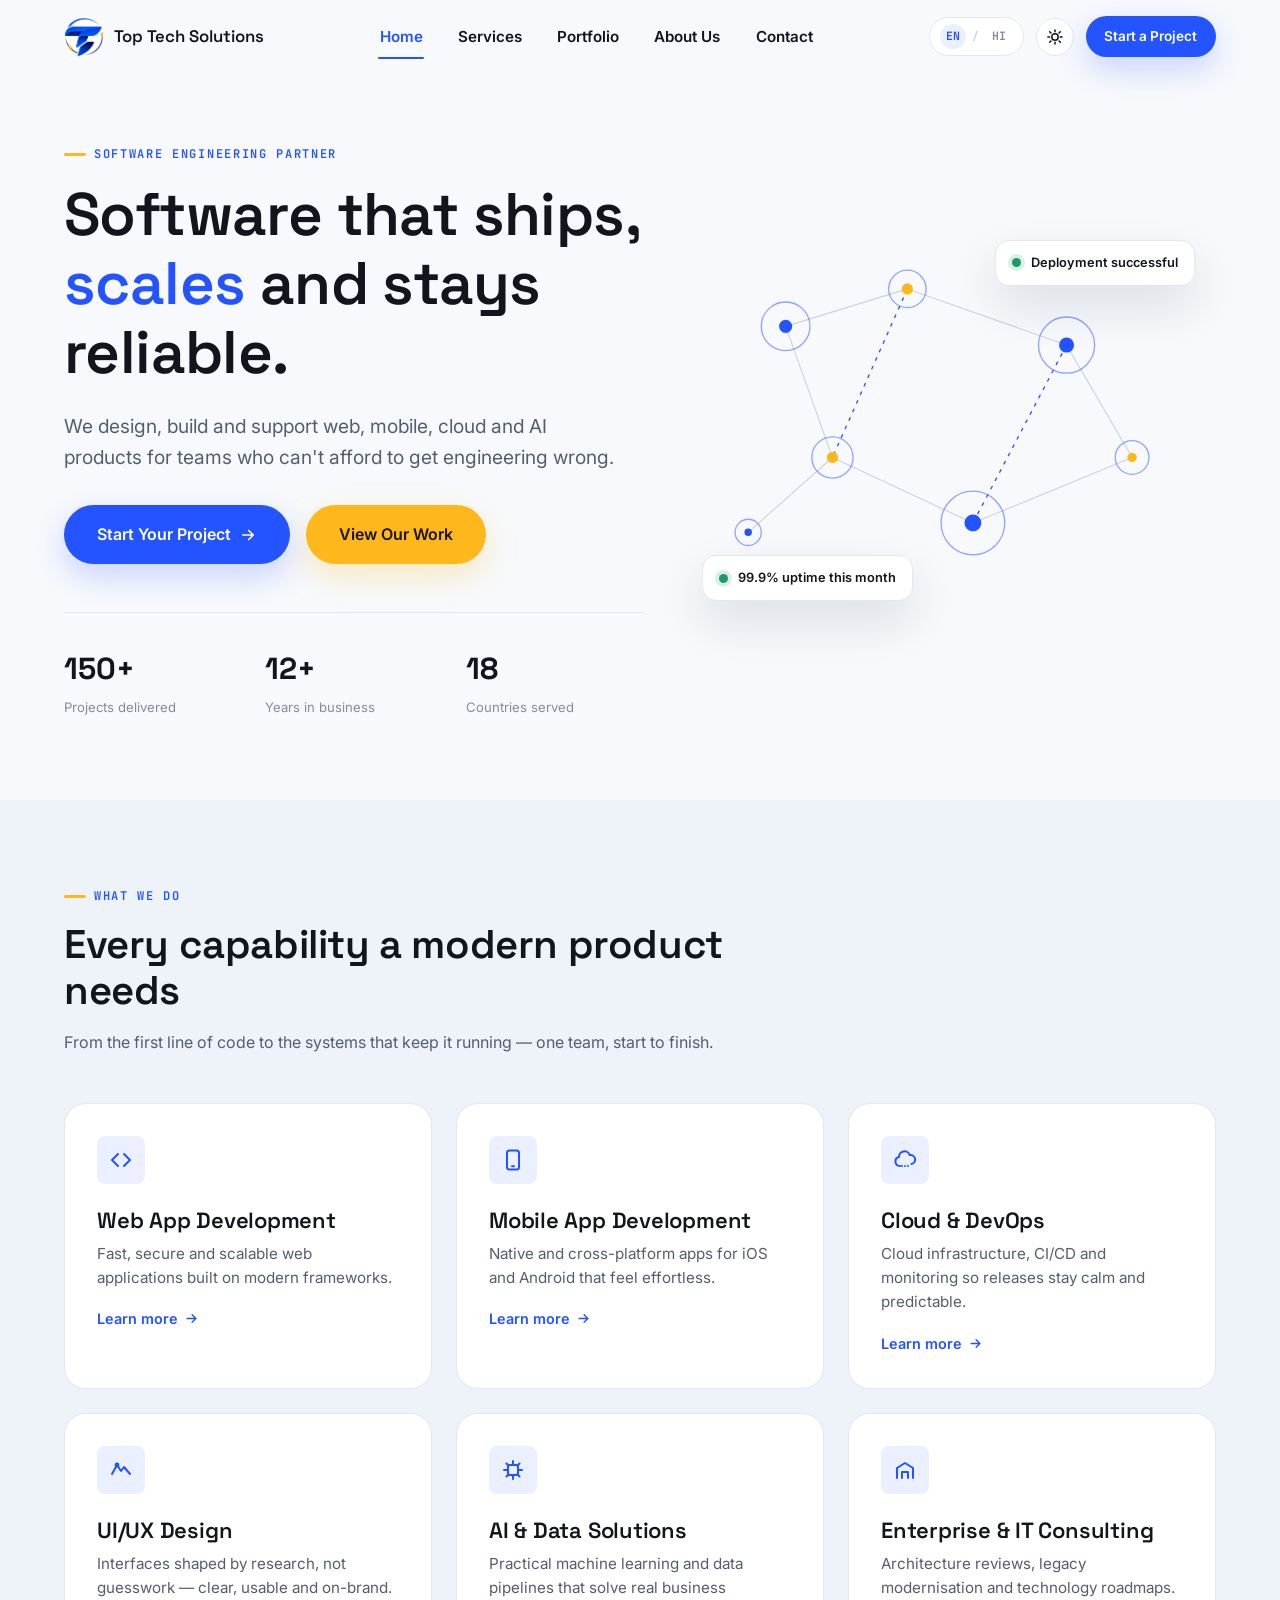
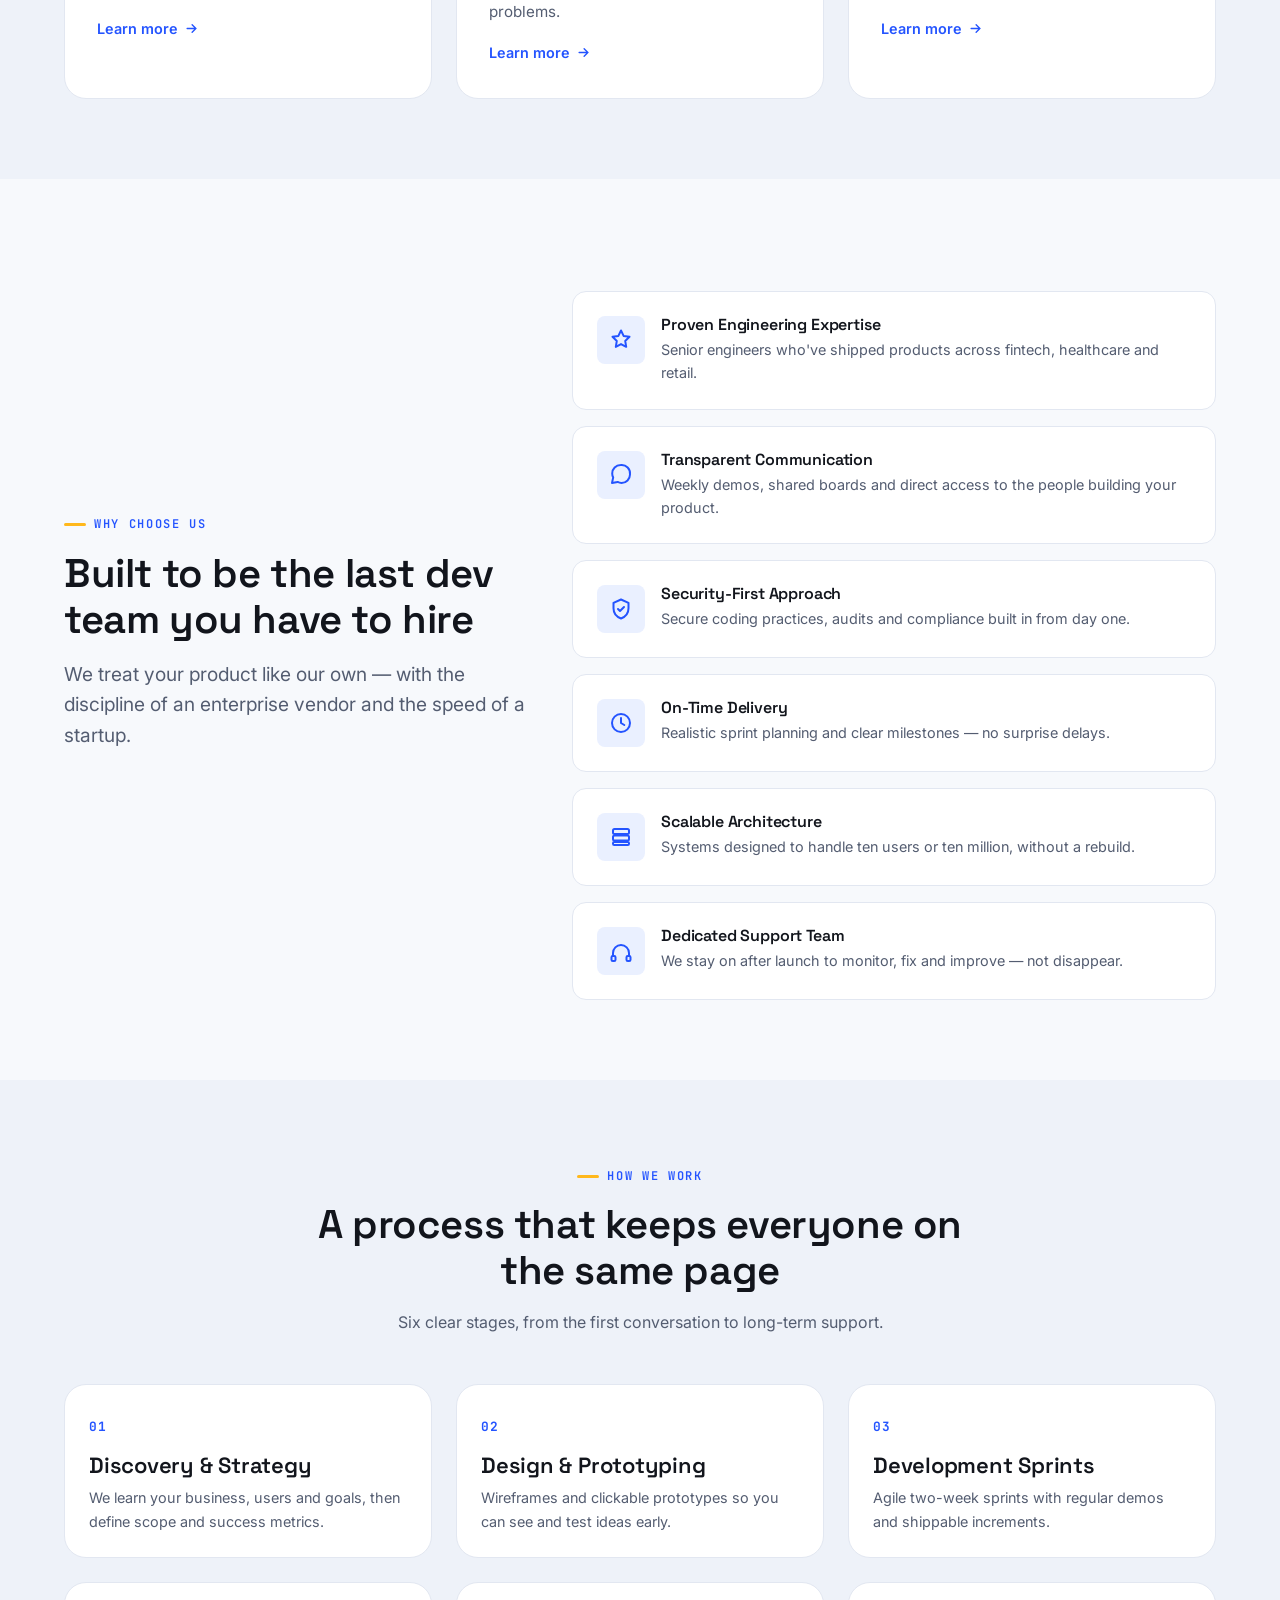
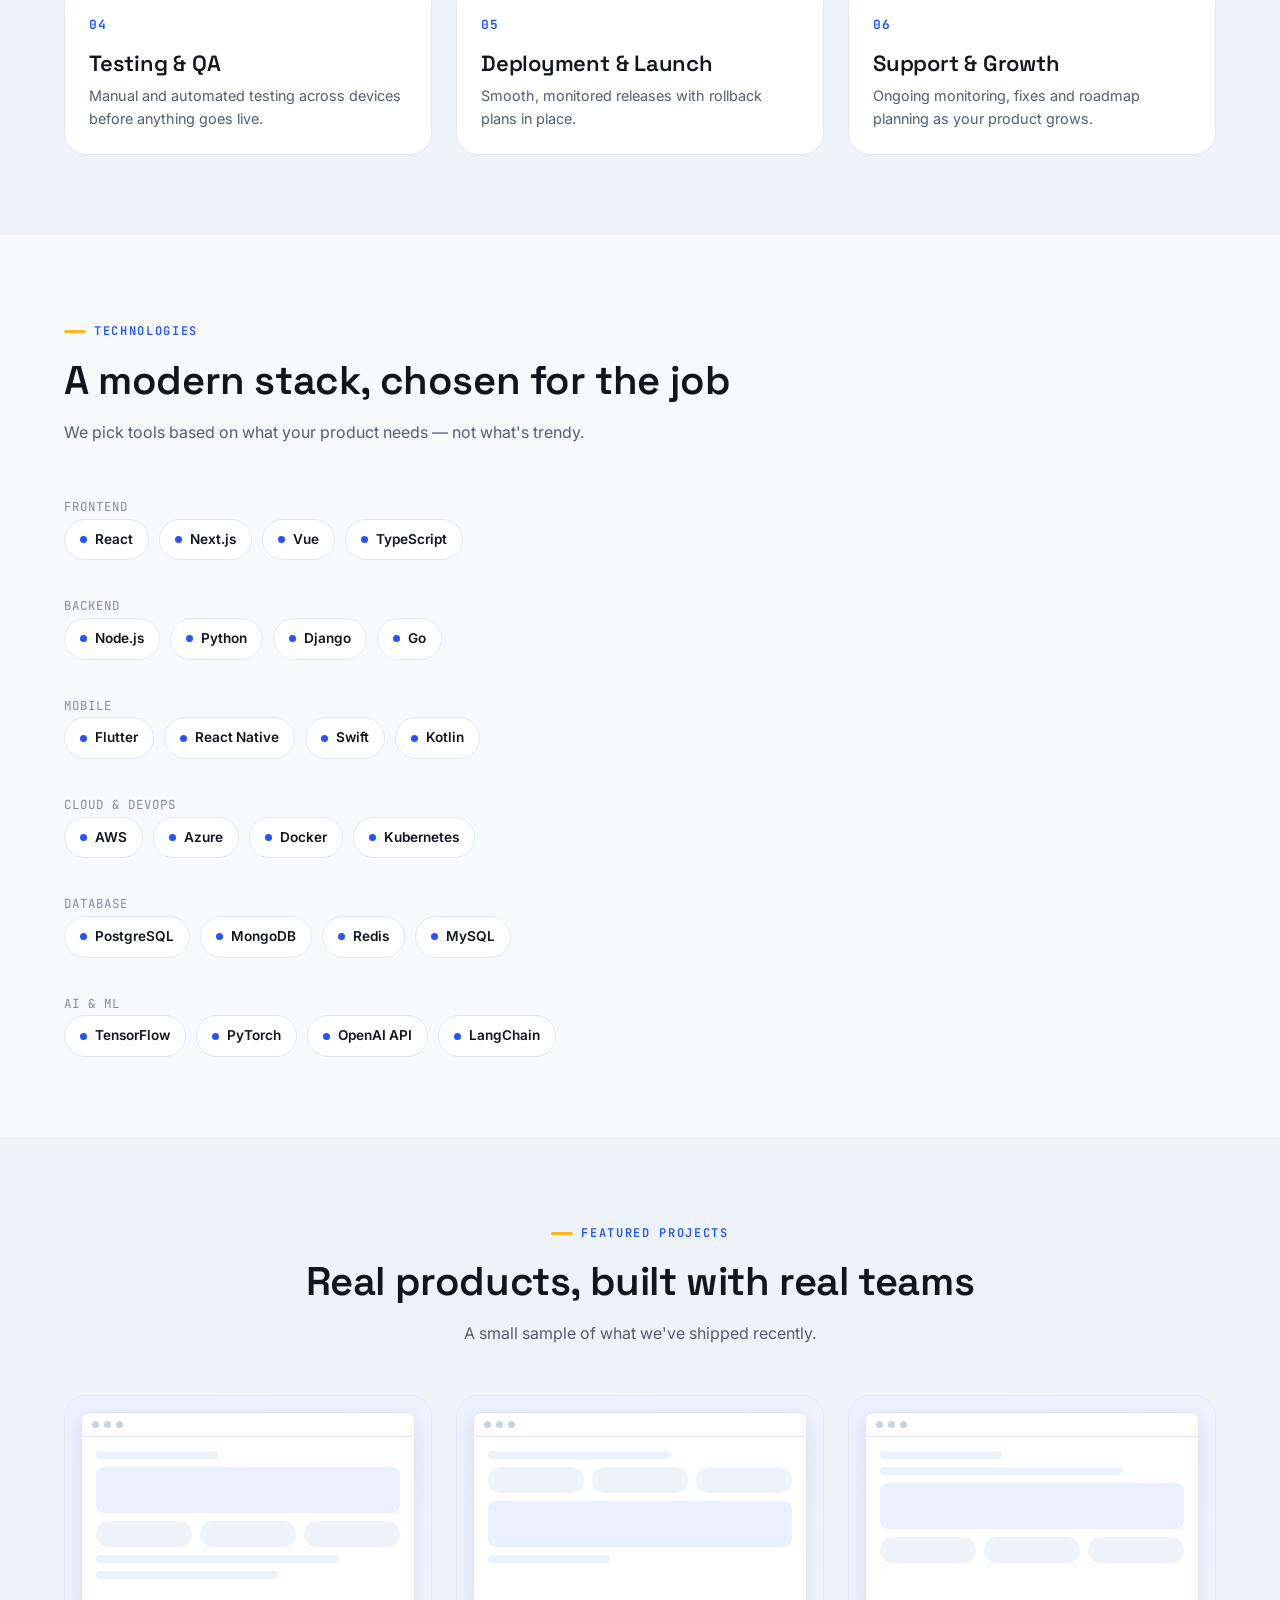
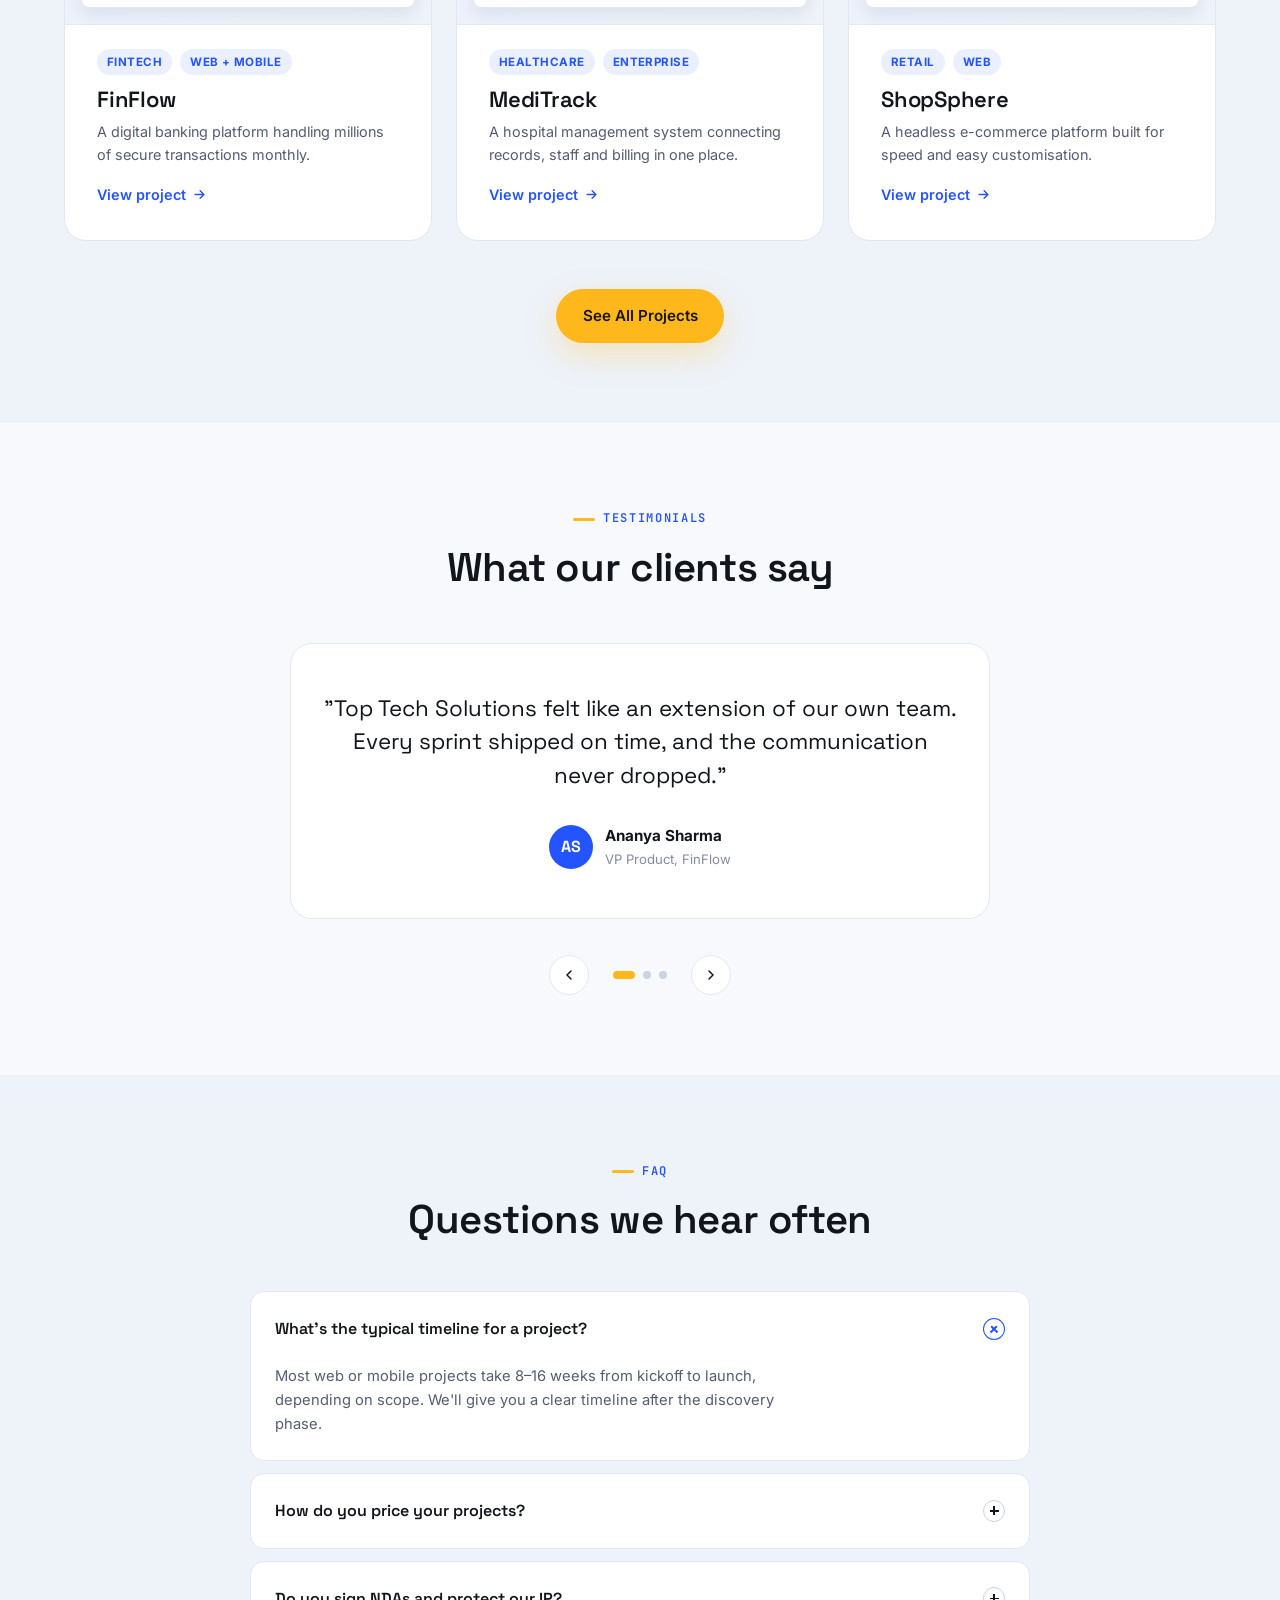
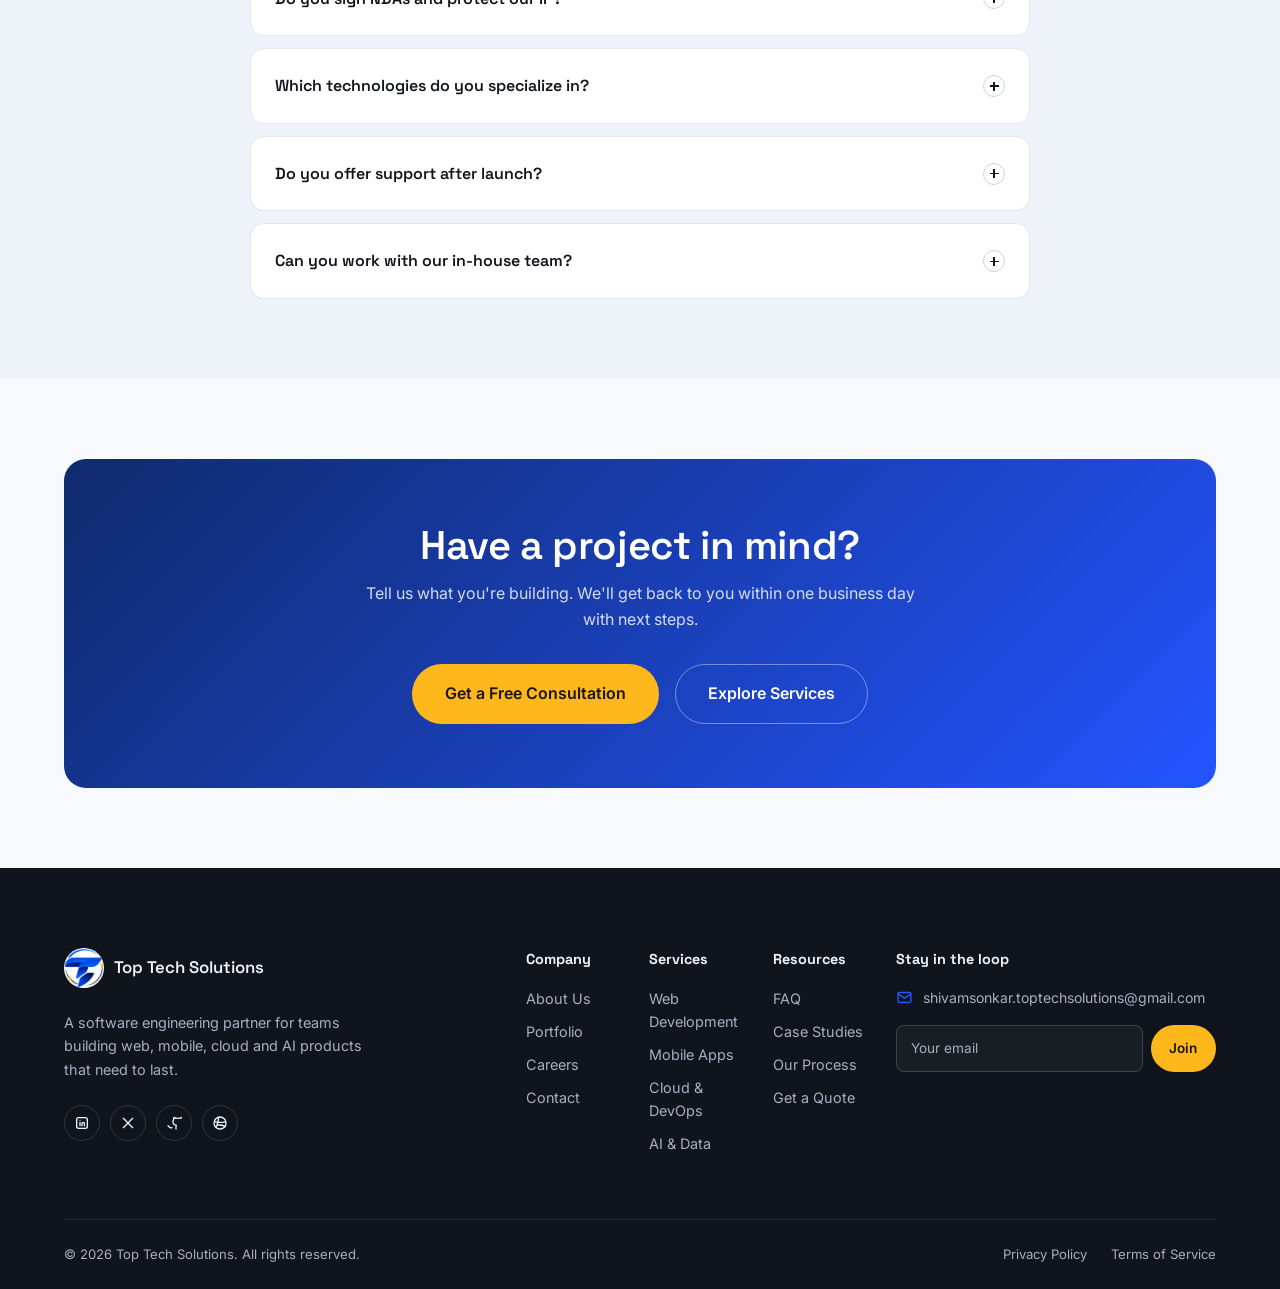
==== commit 63db3c45: "Email ID updated" ====
--- a/index.html
+++ b/index.html
@@ -671,7 +671,7 @@
           <div class="footer-col-title" data-en="Stay in the loop" data-hi="जुड़े रहें">Stay in the loop</div>
           <div class="footer-contact-item">
             <svg viewBox="0 0 24 24" fill="none" stroke="currentColor" stroke-width="2" stroke-linecap="round" stroke-linejoin="round"><rect x="3" y="5" width="18" height="14" rx="2"></rect><path d="M3 7l9 6 9-6"></path></svg>
-            <span>contact.toptechsolutions@gmail.com</span>
+            <span>shivamsonkar.toptechsolutions@gmail.com</span>
           </div>
           <form class="newsletter-form">
             <label class="sr-only" for="footerEmail" data-en="Email address" data-hi="ईमेल पता">Email address</label>
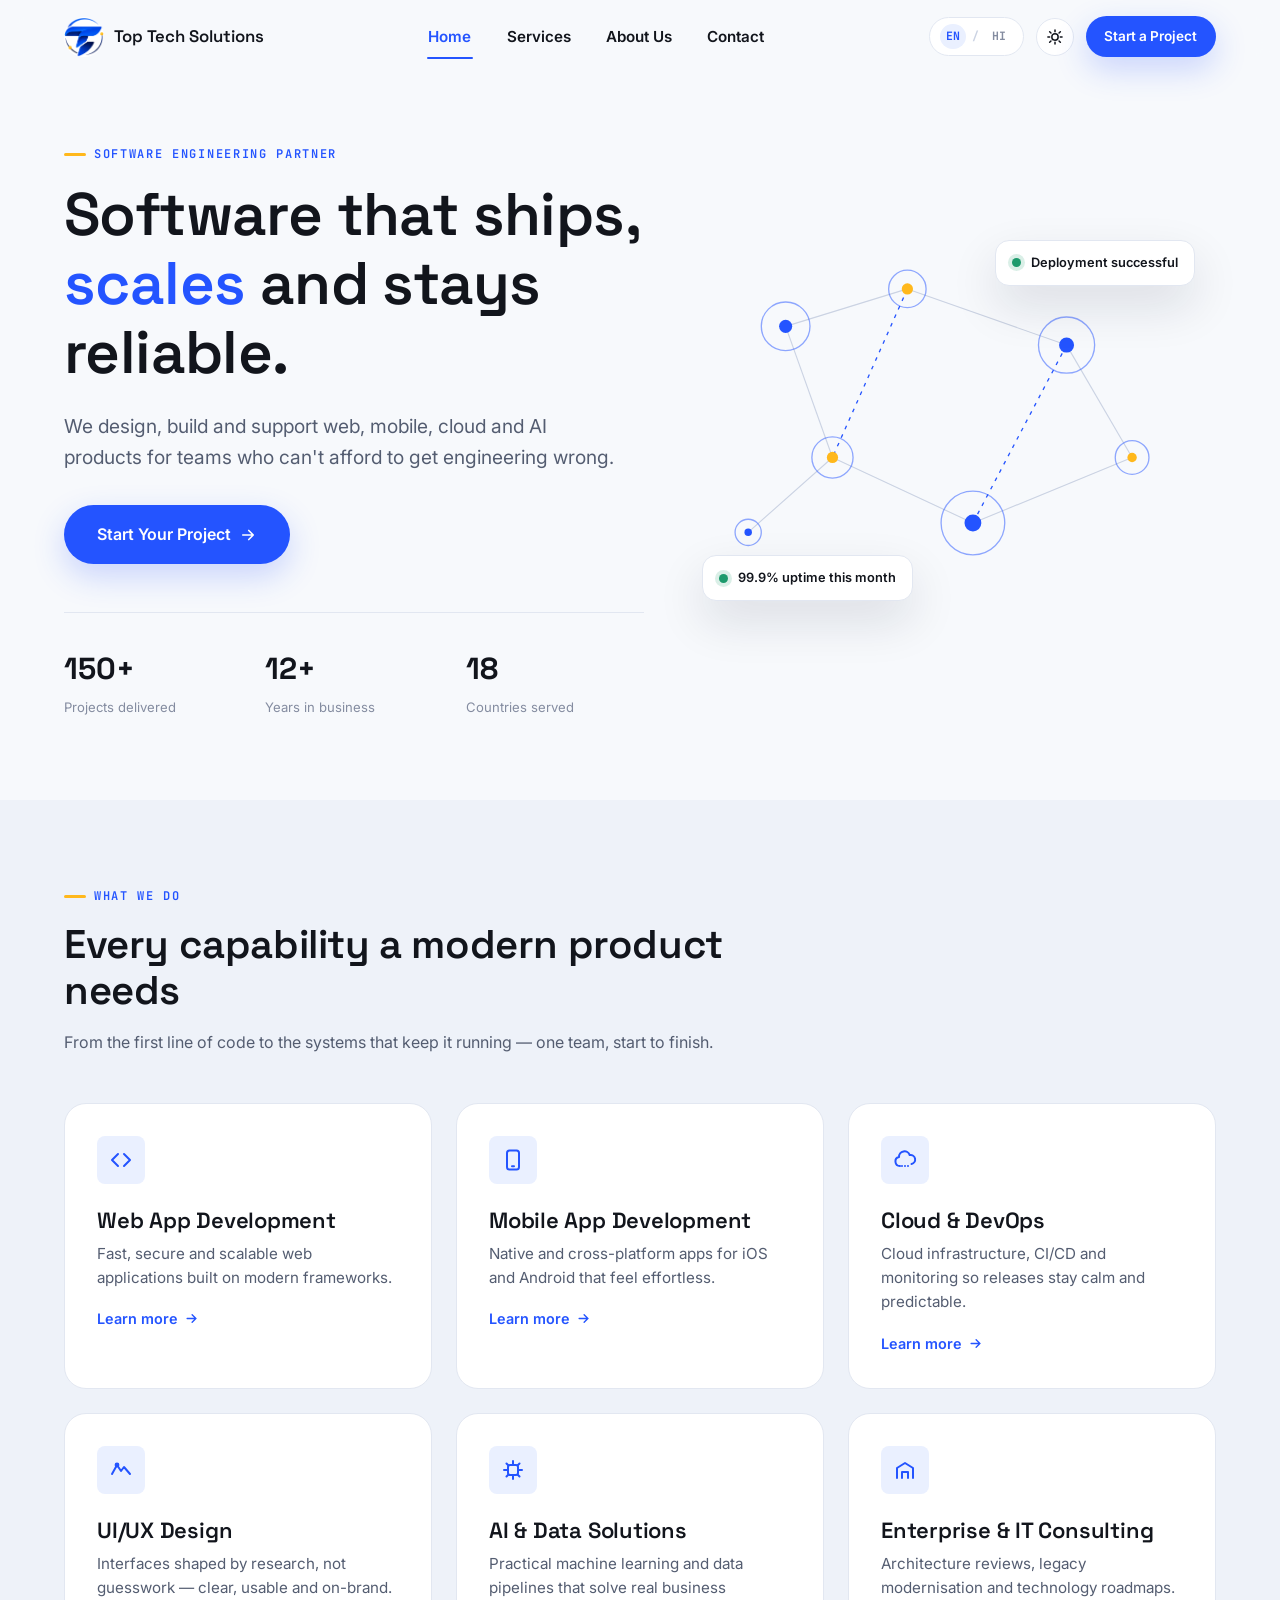
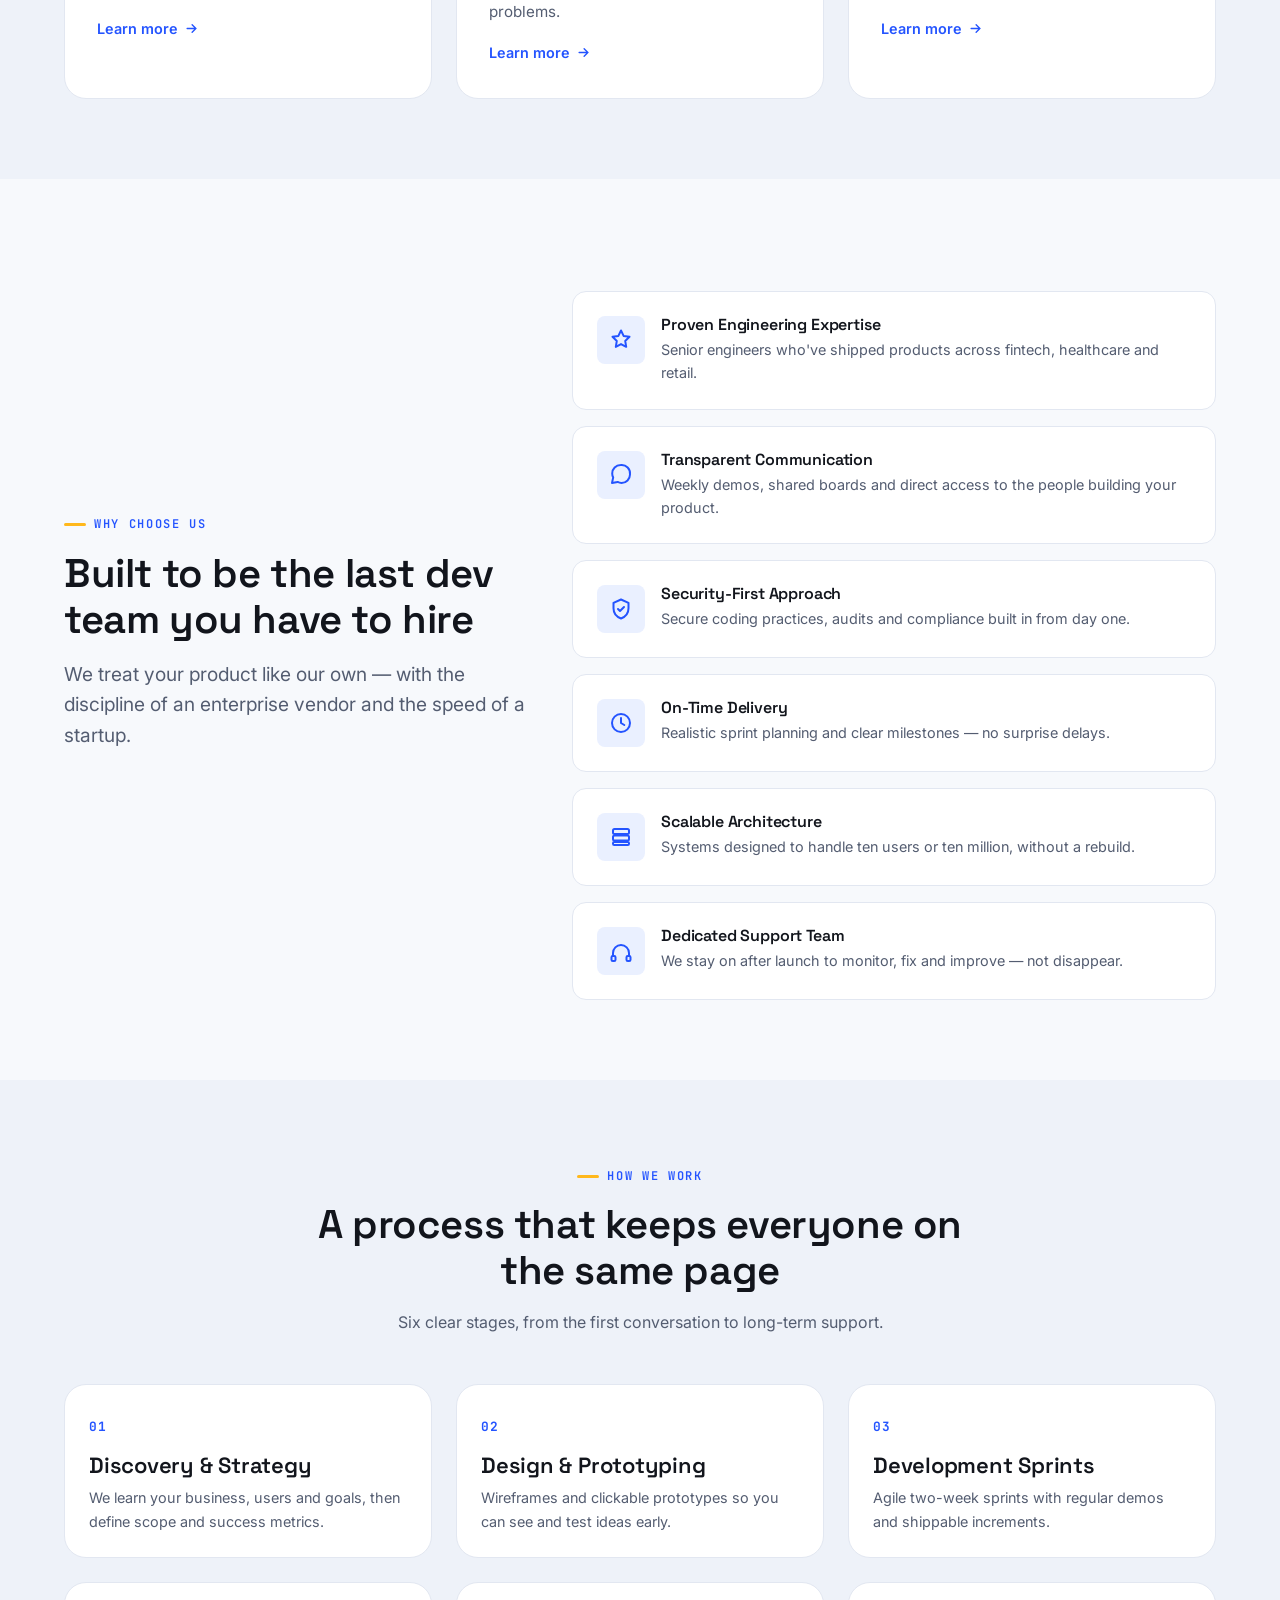
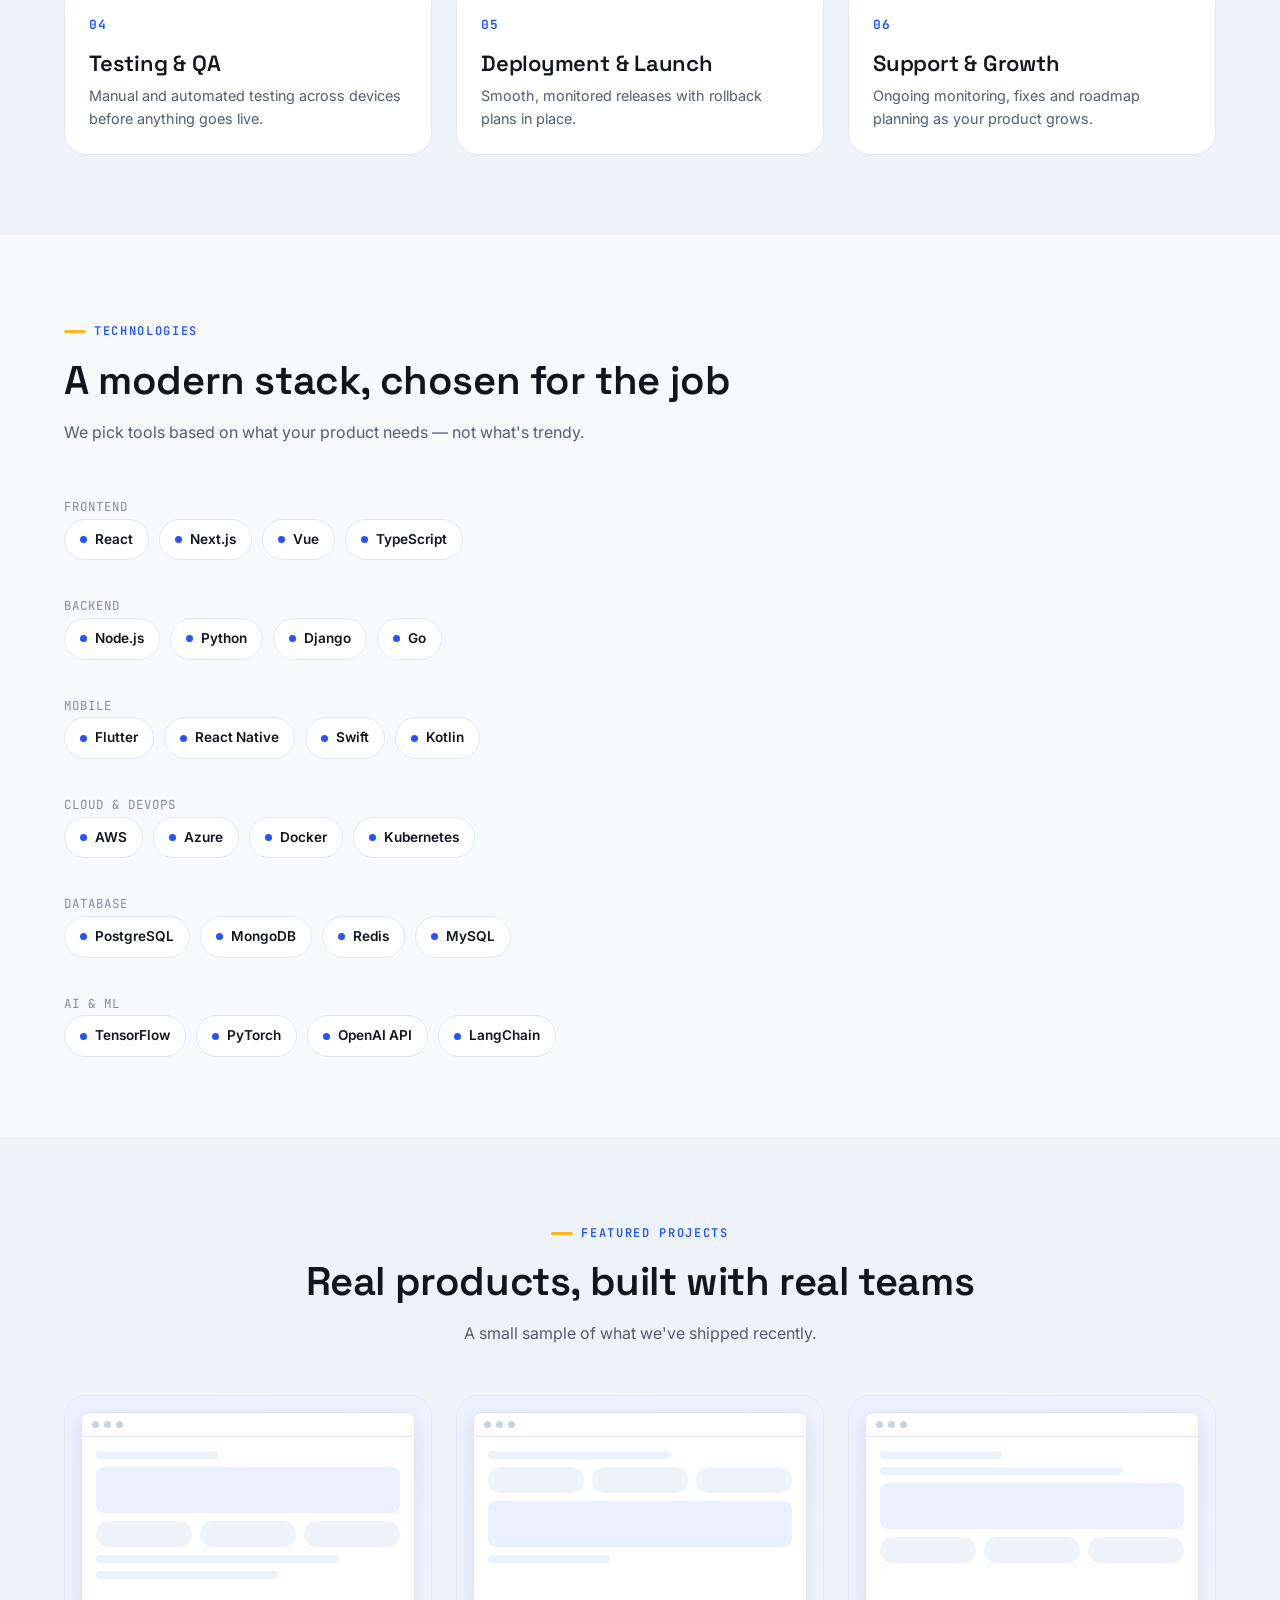
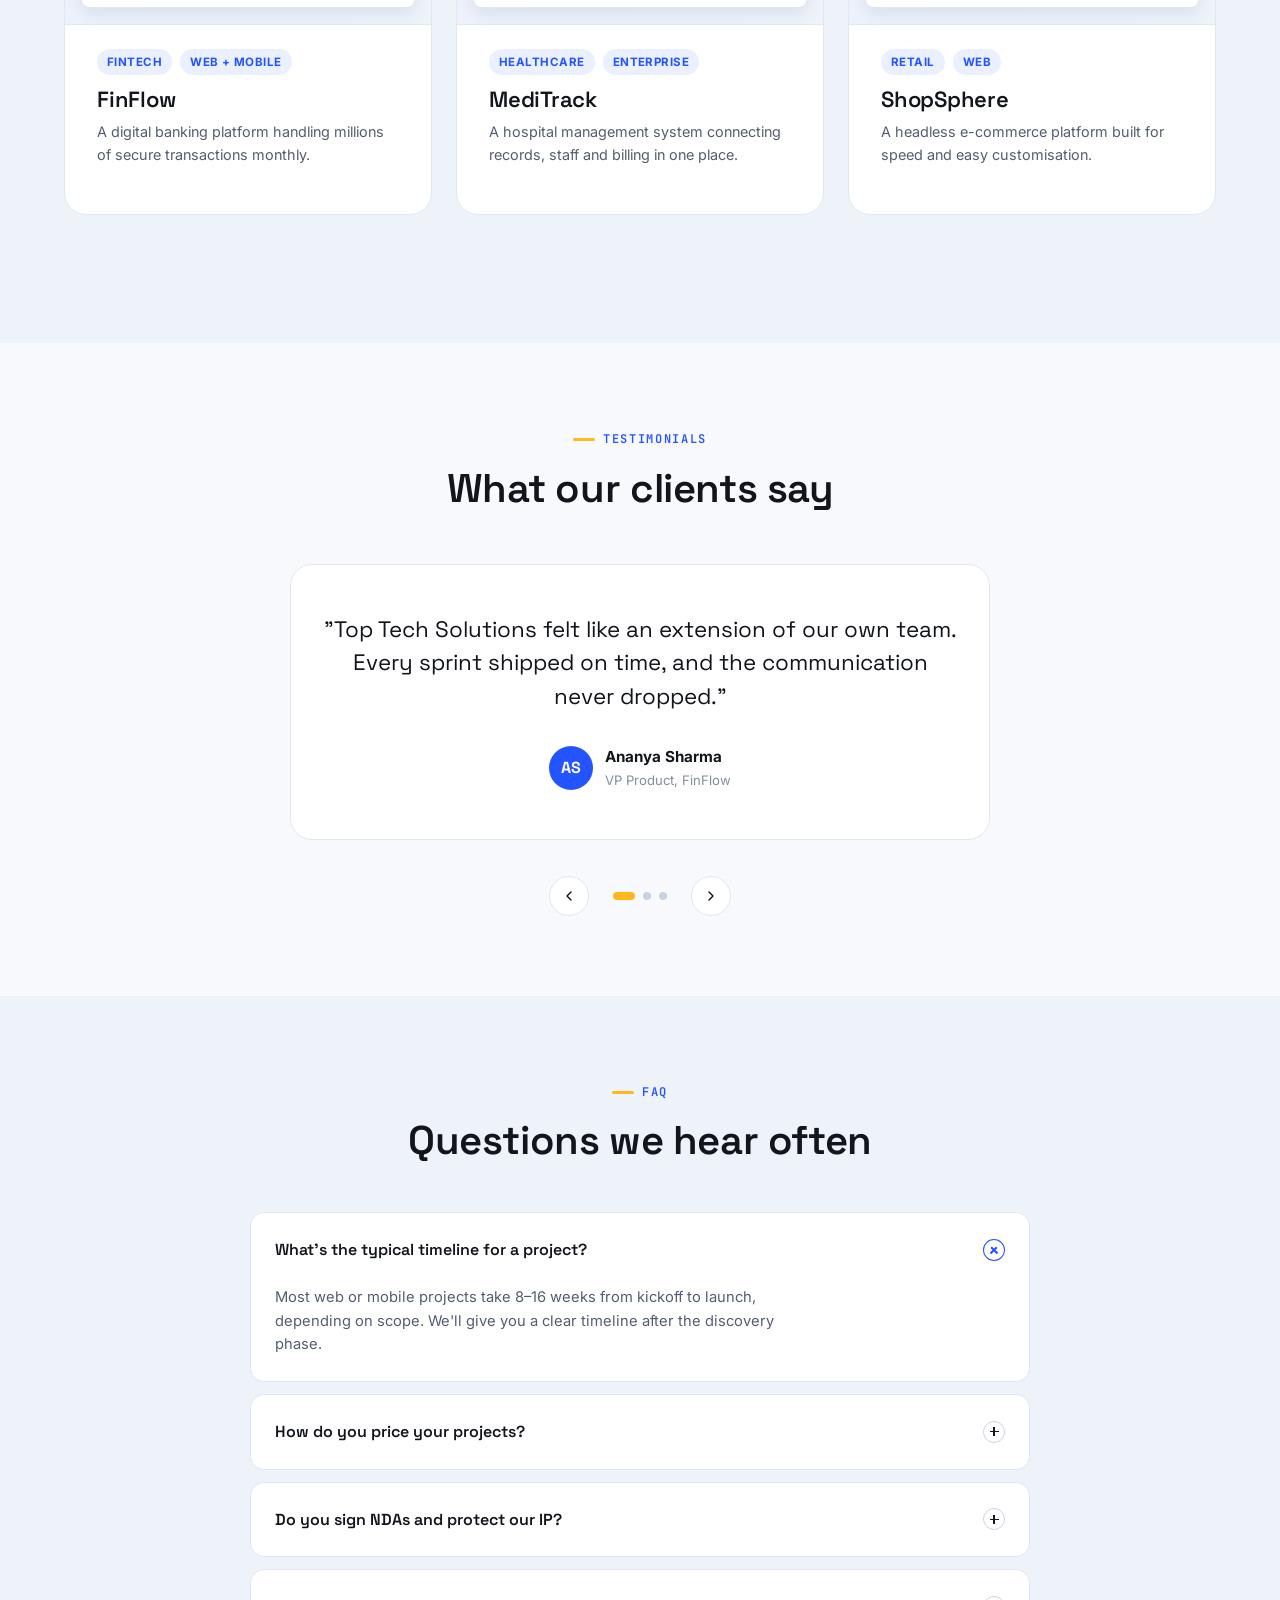
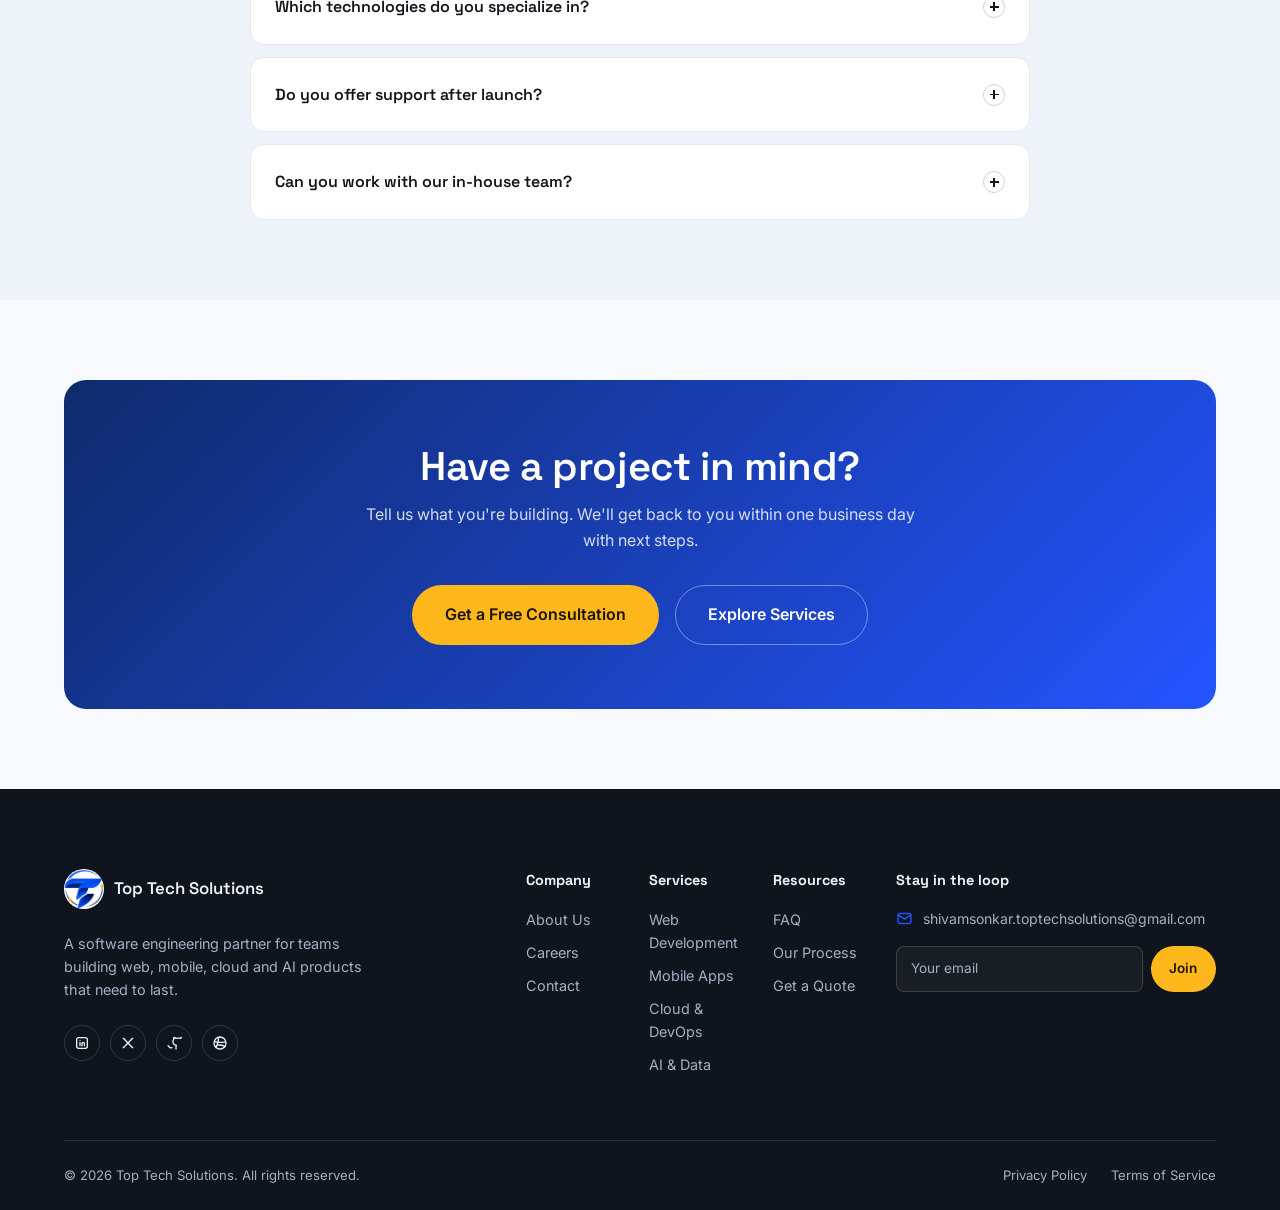
==== commit 61ee3d3f: "Service page updated." ====
--- a/index.html
+++ b/index.html
@@ -32,7 +32,7 @@
       <ul class="nav-list">
         <li><a href="index.html" class="nav-link active" data-en="Home" data-hi="होम">Home</a></li>
         <li><a href="services.html" class="nav-link" data-en="Services" data-hi="सर्विसेज़">Services</a></li>
-        <li><a href="portfolio.html" class="nav-link" data-en="Portfolio" data-hi="पोर्टफोलियो">Portfolio</a></li>
+        <!-- <li><a href="portfolio.html" class="nav-link" data-en="Portfolio" data-hi="पोर्टफोलियो">Portfolio</a></li> -->
         <li><a href="about.html" class="nav-link" data-en="About Us" data-hi="हमारे बारे में">About Us</a></li>
         <li><a href="contact.html" class="nav-link" data-en="Contact" data-hi="संपर्क करें">Contact</a></li>
       </ul>
@@ -87,7 +87,7 @@
             Start Your Project
             <svg viewBox="0 0 24 24" fill="none" stroke="currentColor" stroke-width="2.2" stroke-linecap="round" stroke-linejoin="round"><path d="M5 12h14M13 6l6 6-6 6"></path></svg>
           </a>
-          <a href="portfolio.html" class="btn btn-accent btn-lg" data-en="View Our Work" data-hi="हमारा काम देखें">View Our Work</a>
+          <!-- <a href="portfolio.html" class="btn btn-accent btn-lg" data-en="View Our Work" data-hi="हमारा काम देखें">View Our Work</a> -->
         </div>
         <div class="hero-stats">
           <div class="hero-stat">
@@ -427,9 +427,9 @@
             </div>
             <h3>FinFlow</h3>
             <p data-en="A digital banking platform handling millions of secure transactions monthly." data-hi="एक डिजिटल बैंकिंग प्लेटफॉर्म, जो हर महीने लाखों सुरक्षित लेन-देन संभालता है।">A digital banking platform handling millions of secure transactions monthly.</p>
-            <a href="portfolio.html#finflow" class="card-link" data-en="View project" data-hi="प्रोजेक्ट देखें">View project
+            <!-- <a href="portfolio.html#finflow" class="card-link" data-en="View project" data-hi="प्रोजेक्ट देखें">View project
               <svg viewBox="0 0 24 24" fill="none" stroke="currentColor" stroke-width="2.2" stroke-linecap="round"><path d="M5 12h14M13 6l6 6-6 6"></path></svg>
-            </a>
+            </a> -->
           </div>
         </div>
 
@@ -452,9 +452,9 @@
             </div>
             <h3>MediTrack</h3>
             <p data-en="A hospital management system connecting records, staff and billing in one place." data-hi="एक हॉस्पिटल मैनेजमेंट सिस्टम, जो रिकॉर्ड्स, स्टाफ और बिलिंग को एक जगह जोड़ता है।">A hospital management system connecting records, staff and billing in one place.</p>
-            <a href="portfolio.html#meditrack" class="card-link" data-en="View project" data-hi="प्रोजेक्ट देखें">View project
+            <!-- <a href="portfolio.html#meditrack" class="card-link" data-en="View project" data-hi="प्रोजेक्ट देखें">View project
               <svg viewBox="0 0 24 24" fill="none" stroke="currentColor" stroke-width="2.2" stroke-linecap="round"><path d="M5 12h14M13 6l6 6-6 6"></path></svg>
-            </a>
+            </a> -->
           </div>
         </div>
 
@@ -477,15 +477,15 @@
             </div>
             <h3>ShopSphere</h3>
             <p data-en="A headless e-commerce platform built for speed and easy customisation." data-hi="एक हेडलेस ई-कॉमर्स प्लेटफॉर्म, जो तेज़ और आसानी से कस्टमाइज़ होने लायक है।">A headless e-commerce platform built for speed and easy customisation.</p>
-            <a href="portfolio.html#shopsphere" class="card-link" data-en="View project" data-hi="प्रोजेक्ट देखें">View project
+            <!-- <a href="portfolio.html#shopsphere" class="card-link" data-en="View project" data-hi="प्रोजेक्ट देखें">View project
               <svg viewBox="0 0 24 24" fill="none" stroke="currentColor" stroke-width="2.2" stroke-linecap="round"><path d="M5 12h14M13 6l6 6-6 6"></path></svg>
-            </a>
+            </a> -->
           </div>
         </div>
       </div>
 
       <div class="center reveal" style="margin-top:48px">
-        <a href="portfolio.html" class="btn btn-accent" data-en="See All Projects" data-hi="सभी प्रोजेक्ट्स देखें">See All Projects</a>
+        <!-- <a href="portfolio.html" class="btn btn-accent" data-en="See All Projects" data-hi="सभी प्रोजेक्ट्स देखें">See All Projects</a> -->
       </div>
     </div>
   </section>
@@ -644,7 +644,7 @@
           <div class="footer-col-title" data-en="Company" data-hi="कंपनी">Company</div>
           <div class="footer-links">
             <a href="about.html" data-en="About Us" data-hi="हमारे बारे में">About Us</a>
-            <a href="portfolio.html" data-en="Portfolio" data-hi="पोर्टफोलियो">Portfolio</a>
+            <!-- <a href="portfolio.html" data-en="Portfolio" data-hi="पोर्टफोलियो">Portfolio</a> -->
             <a href="contact.html" data-en="Careers" data-hi="करियर">Careers</a>
             <a href="contact.html" data-en="Contact" data-hi="संपर्क करें">Contact</a>
           </div>
@@ -662,7 +662,7 @@
           <div class="footer-col-title" data-en="Resources" data-hi="संसाधन">Resources</div>
           <div class="footer-links">
             <a href="index.html#faq" data-en="FAQ" data-hi="सवाल-जवाब">FAQ</a>
-            <a href="portfolio.html" data-en="Case Studies" data-hi="केस स्टडी">Case Studies</a>
+            <!-- <a href="portfolio.html" data-en="Case Studies" data-hi="केस स्टडी">Case Studies</a> -->
             <a href="index.html#process" data-en="Our Process" data-hi="हमारा तरीका">Our Process</a>
             <a href="contact.html" data-en="Get a Quote" data-hi="कोटेशन लें">Get a Quote</a>
           </div>
